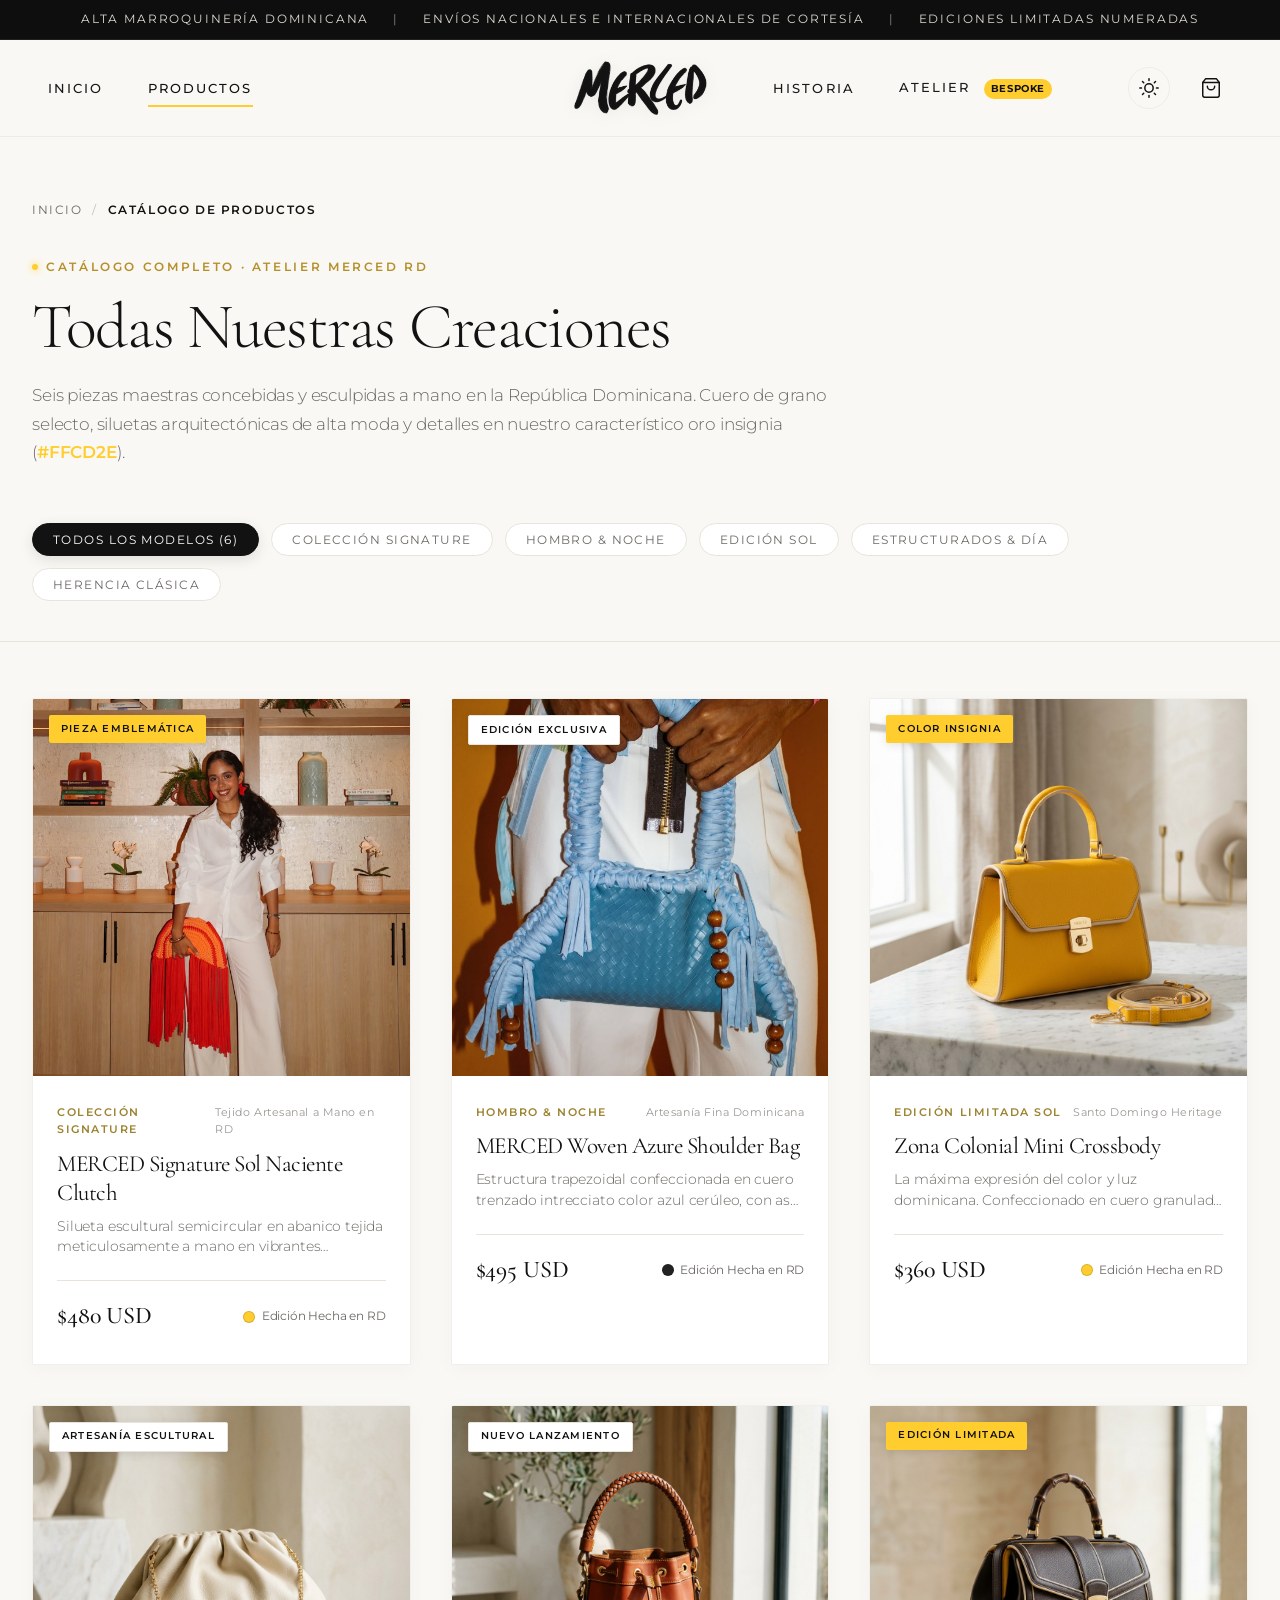
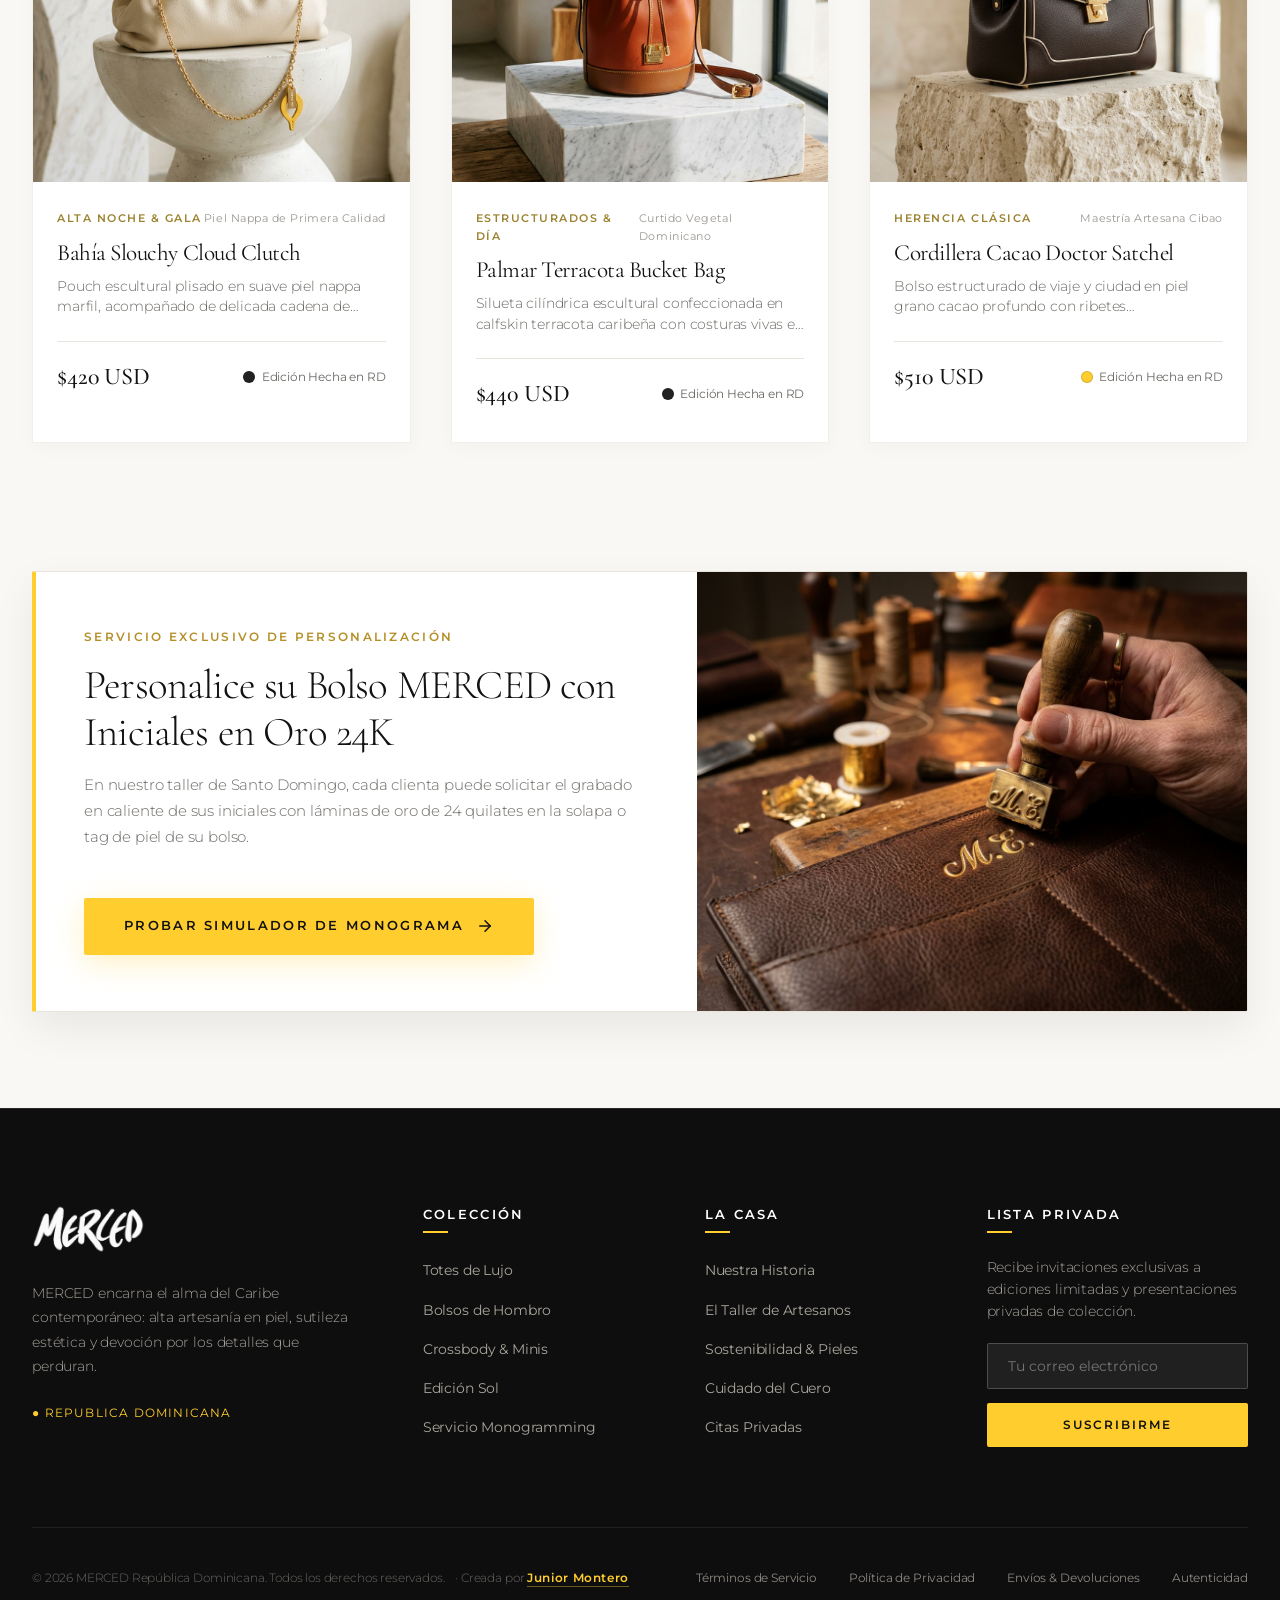
==== productos.html @ 98b5ecc5 "feat: separate dedicated productos.html page with all 6 luxury bags and category filters" ====
<!DOCTYPE html>
<html lang="es">

<head>
  <meta charset="UTF-8">
  <meta name="viewport" content="width=device-width, initial-scale=1.0">
  <title>Colección Completa de Bolsos de Lujo (6) | MERCED República Dominicana</title>
  <meta name="description"
    content="Explore el catálogo completo de las 6 creaciones de lujo de MERCED. Bolsos de alta marroquinería dominicana elaborados artesanalmente con pieles premium y detalles en oro insignia.">

  <!-- Google Fonts: Editorial Serif + Clean Sans -->
  <link rel="preconnect" href="https://fonts.googleapis.com">
  <link rel="preconnect" href="https://fonts.gstatic.com" crossorigin>
  <link
    href="https://fonts.googleapis.com/css2?family=Cormorant+Garamond:ital,wght@0,300;0,400;0,500;0,600;1,300;1,400&family=Montserrat:wght@300;400;500;600;700&display=swap"
    rel="stylesheet">

  <link rel="stylesheet" href="styles.css">
</head>

<body>

  <!-- Announcement Bar (Luxury Identity & Instagram Theme #FFCD2E) -->
  <aside class="top-bar" aria-label="Aviso de Marca">
    <span>
      ALTA MARROQUINERÍA DOMINICANA
    </span>
    <span style="opacity: 0.6;">|</span>
    <span>ENVÍOS NACIONALES E INTERNACIONALES DE CORTESÍA</span>
    <span style="opacity: 0.6;">|</span>
    <span>EDICIONES LIMITADAS NUMERADAS</span>
  </aside>

  <!-- Main Luxury Header with Centered Logo -->
  <header class="site-header">
    <div class="navbar">

      <!-- Mobile Toggle Button -->
      <button class="mobile-toggle" id="mobile-toggle-btn" aria-label="Abrir menú de navegación">
        <span></span>
        <span></span>
        <span></span>
      </button>

      <!-- Left Nav Wing -->
      <nav class="nav-wing nav-wing-left" id="nav-left" aria-label="Navegación Principal Izquierda">
        <a href="index.html" class="nav-link">Inicio</a>
        <a href="productos.html" class="nav-link active">Productos</a>
      </nav>

      <!-- Center Logo (Navigates to Home) -->
      <div class="nav-center-brand">
        <a href="index.html" class="brand-logo-wrapper" aria-label="MERCED - Inicio">
          <img src="assets/images/logo_merced_dark.png" alt="MERCED" class="brand-logo-img">
        </a>
      </div>

      <!-- Right Nav Wing (Historia + Atelier Exclusivo) -->
      <nav class="nav-wing nav-wing-right" id="nav-right" aria-label="Navegación Principal Derecha">
        <a href="index.html#historia" class="nav-link">Historia</a>
        <a href="index.html#atelier" class="nav-link">
          Atelier
          <span class="nav-tag-badge">Bespoke</span>
        </a>

        <!-- Fast Actions (Theme Toggle & Cart) -->
        <div class="nav-actions">
          <button class="nav-action-btn theme-toggle-btn" id="theme-toggle-btn" aria-label="Cambiar entre modo claro y oscuro" title="Cambiar tema">
            <svg class="sun-icon" width="20" height="20" viewBox="0 0 24 24" fill="none" stroke="currentColor" stroke-width="1.8" stroke-linecap="round" stroke-linejoin="round">
              <circle cx="12" cy="12" r="5"></circle>
              <line x1="12" y1="1" x2="12" y2="3"></line>
              <line x1="12" y1="21" x2="12" y2="23"></line>
              <line x1="4.22" y1="4.22" x2="5.64" y2="5.64"></line>
              <line x1="18.36" y1="18.36" x2="19.78" y2="19.78"></line>
              <line x1="1" y1="12" x2="3" y2="12"></line>
              <line x1="21" y1="12" x2="23" y2="12"></line>
              <line x1="4.22" y1="19.78" x2="5.64" y2="18.36"></line>
              <line x1="18.36" y1="5.64" x2="19.78" y2="4.22"></line>
            </svg>
            <svg class="moon-icon" width="20" height="20" viewBox="0 0 24 24" fill="none" stroke="currentColor" stroke-width="1.8" stroke-linecap="round" stroke-linejoin="round">
              <path d="M21 12.79A9 9 0 1 1 11.21 3 7 7 0 0 0 21 12.79z"></path>
            </svg>
          </button>

          <button class="nav-action-btn" id="open-cart-btn" aria-label="Abrir bolso de compra">
            <svg width="22" height="22" viewBox="0 0 24 24" fill="none" stroke="currentColor" stroke-width="1.6"
              stroke-linecap="round" stroke-linejoin="round">
              <path d="M6 2L3 6v14a2 2 0 0 0 2 2h14a2 2 0 0 0 2-2V6l-3-4z"></path>
              <line x1="3" y1="6" x2="21" y2="6"></line>
              <path d="M16 10a4 4 0 0 1-8 0"></path>
            </svg>
            <span class="cart-count" id="cart-count-badge" style="display: none;">0</span>
          </button>
        </div>
      </nav>

    </div>
  </header>

  <main>
    <!-- PAGE HEADER: EDITORIAL CATALOG HERO -->
    <header class="catalog-page-header">
      <div class="container">
        <!-- Breadcrumb -->
        <nav class="catalog-breadcrumb" aria-label="Migas de pan">
          <a href="index.html">Inicio</a>
          <span class="breadcrumb-separator">/</span>
          <span class="breadcrumb-current">Catálogo de Productos</span>
        </nav>

        <div class="catalog-header-content">
          <span class="catalog-eyebrow">
            <span class="catalog-eyebrow-dot"></span>
            CATÁLOGO COMPLETO · ATELIER MERCED RD
          </span>
          <h1 class="catalog-title">Todas Nuestras Creaciones</h1>
          <p class="catalog-subtitle">
            Seis piezas maestras concebidas y esculpidas a mano en la República Dominicana. Cuero de grano selecto,
            siluetas arquitectónicas de alta moda y detalles en nuestro característico oro insignia (<span style="color:#FFCD2E; font-weight:600;">#FFCD2E</span>).
          </p>
        </div>

        <!-- Category Filters -->
        <div class="catalog-filter-bar">
          <button class="filter-btn active" data-filter="all">Todos los Modelos (6)</button>
          <button class="filter-btn" data-filter="Signature">Colección Signature</button>
          <button class="filter-btn" data-filter="Hombro">Hombro & Noche</button>
          <button class="filter-btn" data-filter="Sol">Edición Sol</button>
          <button class="filter-btn" data-filter="Estructurados">Estructurados & Día</button>
          <button class="filter-btn" data-filter="Herencia">Herencia Clásica</button>
        </div>
      </div>
    </header>

    <!-- SECTION: ALL 6 LUXURY PRODUCTS -->
    <section class="section-products-page">
      <div class="container">
        <!-- 6 Product Cards Grid -->
        <div class="products-grid products-grid-six" id="catalog-all-grid">
          <!-- Injected dynamically with all 6 products via app.js -->
        </div>
      </div>
    </section>

    <!-- ATELIER BESPOKE PROMOTION BANNER -->
    <section class="catalog-atelier-banner">
      <div class="container">
        <div class="atelier-banner-card">
          <div class="atelier-banner-text">
            <span class="atelier-banner-eyebrow">SERVICIO EXCLUSIVO DE PERSONALIZACIÓN</span>
            <h2>Personalice su Bolso MERCED con Iniciales en Oro 24K</h2>
            <p>
              En nuestro taller de Santo Domingo, cada clienta puede solicitar el grabado en caliente de sus iniciales
              con láminas de oro de 24 quilates en la solapa o tag de piel de su bolso.
            </p>
            <div style="margin-top: 1.5rem;">
              <a href="index.html#atelier" class="btn-luxury-primary" style="display: inline-flex;">
                Probar Simulador de Monograma
                <svg width="18" height="18" viewBox="0 0 24 24" fill="none" stroke="currentColor" stroke-width="2" stroke-linecap="round" stroke-linejoin="round">
                  <line x1="5" y1="12" x2="19" y2="12"></line>
                  <polyline points="12 5 19 12 12 19"></polyline>
                </svg>
              </a>
            </div>
          </div>
          <div class="atelier-banner-media">
            <img src="assets/images/atelier_monogram.jpg" alt="Atelier de Monogramas MERCED" class="atelier-banner-img">
          </div>
        </div>
      </div>
    </section>
  </main>

  <!-- LUXURY FOOTER -->
  <footer class="site-footer">
    <div class="container">
      <div class="footer-top">
        <div class="footer-brand">
          <img src="assets/images/logo_merced_white.png" alt="MERCED Logo" class="footer-logo-img">
          <p>
            MERCED encarna el alma del Caribe contemporáneo: alta artesanía en piel, sutileza estética y devoción por
            los detalles que perduran.
          </p>
          <div style="margin-top: 1.5rem; display: flex; gap: 1rem; align-items:center;">
            <span style="font-size:0.75rem; letter-spacing:0.1em; color:#FFCD2E;">● REPUBLICA DOMINICANA</span>
          </div>
        </div>

        <div class="footer-col">
          <h5>Colección</h5>
          <ul class="footer-links">
            <li><a href="productos.html">Totes de Lujo</a></li>
            <li><a href="productos.html">Bolsos de Hombro</a></li>
            <li><a href="productos.html">Crossbody & Minis</a></li>
            <li><a href="productos.html">Edición Sol</a></li>
            <li><a href="index.html#atelier">Servicio Monogramming</a></li>
          </ul>
        </div>

        <div class="footer-col">
          <h5>La Casa</h5>
          <ul class="footer-links">
            <li><a href="index.html#historia">Nuestra Historia</a></li>
            <li><a href="index.html#atelier">El Taller de Artesanos</a></li>
            <li><a href="index.html">Sostenibilidad & Pieles</a></li>
            <li><a href="index.html">Cuidado del Cuero</a></li>
            <li><a href="index.html">Citas Privadas</a></li>
          </ul>
        </div>

        <div class="footer-col">
          <h5>Lista Privada</h5>
          <p style="font-size: 0.85rem; margin-bottom: 1.25rem; color: #A8A49C;">
            Recibe invitaciones exclusivas a ediciones limitadas y presentaciones privadas de colección.
          </p>
          <form class="newsletter-form"
            onsubmit="event.preventDefault(); showToast('Gracias por unirte a la Lista Privada MERCED.');">
            <input type="email" placeholder="Tu correo electrónico" required aria-label="Correo para boletín">
            <button type="submit">Suscribirme</button>
          </form>
        </div>
      </div>

      <div class="footer-bottom">
        <p>
          &copy; 2026 MERCED República Dominicana. Todos los derechos reservados.
          <span class="footer-creator-credit">
            · Creada por <a href="https://github.com/0xUnusual" target="_blank" rel="noopener noreferrer" class="creator-link">Junior Montero</a>
          </span>
        </p>
        <div class="footer-bottom-links">
          <a href="#">Términos de Servicio</a>
          <a href="#">Política de Privacidad</a>
          <a href="#">Envíos & Devoluciones</a>
          <a href="#">Autenticidad</a>
        </div>
      </div>
    </div>
  </footer>

  <!-- SLIDE-OUT CART DRAWER -->
  <div class="cart-backdrop" id="cart-backdrop">
    <div class="cart-drawer" id="cart-drawer">
      <div class="cart-header">
        <h3>Tu Bolso de Compra</h3>
        <button class="cart-close-btn" id="close-cart-btn" aria-label="Cerrar bolso de compra">&times;</button>
      </div>

      <div class="cart-items-container" id="cart-items-container">
        <!-- Injected dynamically with app.js -->
      </div>

      <div class="cart-footer">
        <div class="cart-subtotal-row">
          <span>Subtotal Estimado</span>
          <span class="cart-subtotal-amount" id="cart-subtotal-val">$0.00 USD</span>
        </div>
        <p style="font-size:0.75rem; color:var(--color-text-muted); margin-bottom:1rem;">
          Envío asegurado de cortesía incluido. Cada bolso se entrega en nuestra caja de presentación con certificado de
          autenticidad.
        </p>
        <button class="btn-checkout" onclick="showToast('Iniciando pasarela de pago seguro MERCED...')">
          Finalizar Compra
        </button>
      </div>
    </div>
  </div>

  <!-- QUICK VIEW MODAL -->
  <div class="modal-backdrop" id="quickview-modal">
    <div class="quickview-card">
      <button class="modal-close-btn" id="quickview-close-btn" aria-label="Cerrar ventana">&times;</button>
      <div style="background:var(--color-bg-subtle); display:flex; align-items:center; justify-content:center;">
        <img src="" alt="Detalle del Bolso" class="quickview-img" id="qv-img">
      </div>
      <div class="quickview-info">
        <span class="product-category" id="qv-category" style="margin-bottom: 0.5rem;"></span>
        <h3 class="product-title" id="qv-title" style="font-size: 2.2rem; margin-bottom: 0.5rem;"></h3>
        <div class="product-price" id="qv-price" style="font-size: 1.8rem; margin-bottom: 1.25rem;"></div>
        <p class="product-desc" id="qv-desc" style="margin-bottom: 1.75rem; -webkit-line-clamp: 4;"></p>

        <div
          style="font-size: 0.85rem; display: flex; flex-direction: column; gap: 0.5rem; margin-bottom: 2rem; border-top: 1px solid var(--color-border); padding-top: 1rem;">
          <div><strong>Material:</strong> <span id="qv-leather" style="color:var(--color-text-muted);"></span></div>
          <div><strong>Dimensiones:</strong> <span id="qv-dimensions" style="color:var(--color-text-muted);"></span>
          </div>
          <div><strong>Detalles:</strong> <span id="qv-hardware" style="color:var(--color-text-muted);"></span></div>
        </div>

        <button class="btn-luxury-primary" id="qv-add-btn" style="width: 100%; justify-content: center;">
          Añadir al Bolso de Compra
        </button>
      </div>
    </div>
  </div>

  <script src="app.js"></script>
</body>

</html>
---- styles.css ----
/* ==========================================================================
   MERCED LUXURY HANDBAGS — DESIGN SYSTEM & TOKENS
   Aesthetic: Quiet Luxury, Minimalist Editorial, Dominican Haute Craftsmanship
   Instagram Signature Color Accent: #FFCD2E
   ========================================================================== */

:root {
  /* Color Palette — Luxury Light Ivory Mode */
  --color-primary: #121212;          /* Deep Graphite Noir */
  --color-primary-light: #2a2a2a;
  --color-secondary: #FFCD2E;        /* Official Brand Signature Yellow-Gold */
  --color-secondary-hover: #e5b624;
  --color-secondary-soft: rgba(255, 205, 46, 0.14);
  --color-secondary-glow: rgba(255, 205, 46, 0.35);

  --color-gold-champagne: #C8A97E;
  --color-bg-base: #FAF8F5;          /* Warm Ivory Canvas */
  --color-bg-card: #FFFFFF;
  --color-bg-subtle: #F3EFEA;
  --color-bg-elevated: #FFFFFF;
  --color-bg-header: rgba(250, 248, 245, 0.88);
  --color-bg-header-scrolled: rgba(255, 255, 255, 0.96);

  --color-text-main: #1A1A1A;
  --color-text-muted: #6B6864;
  --color-text-light: #9B9892;
  --color-text-inverse: #FFFFFF;

  --color-border: #E8E4DC;
  --color-border-subtle: rgba(232, 228, 220, 0.6);
  --color-border-focus: #FFCD2E;

  /* Typography */
  --font-editorial: 'Cormorant Garamond', 'Playfair Display', Georgia, serif;
  --font-sans: 'Montserrat', -apple-system, BlinkMacSystemFont, 'Segoe UI', Roboto, sans-serif;

  /* Elevations & Luxury Shadows */
  --shadow-subtle: 0 4px 20px rgba(0, 0, 0, 0.03);
  --shadow-luxury: 0 16px 40px rgba(0, 0, 0, 0.07);
  --shadow-hover: 0 24px 50px rgba(18, 18, 18, 0.12);
  --shadow-gold: 0 8px 30px rgba(255, 205, 46, 0.28);

  /* Transitions */
  --transition-smooth: all 0.4s cubic-bezier(0.25, 1, 0.5, 1);
  --transition-fast: all 0.2s ease;

  /* Layout */
  --max-width: 1400px;
  --navbar-height: 96px;
  --radius-xs: 2px;
  --radius-sm: 4px;
  --radius-pill: 100px;
}

/* ==========================================================================
   LUXURY DARK MODE — Haute Horlogerie / Private Salon Noir
   Deep Velvety Black, Obsidian Tones, Gold Leaf Highlights (#FFCD2E)
   ========================================================================== */
[data-theme="dark"] {
  --color-primary: #F5F2EB;
  --color-primary-light: #E4DFD5;
  --color-secondary: #FFCD2E;
  --color-secondary-hover: #ffd95c;
  --color-secondary-soft: rgba(255, 205, 46, 0.18);
  --color-secondary-glow: rgba(255, 205, 46, 0.45);

  --color-gold-champagne: #DEC296;
  --color-bg-base: #0B0B0B;          /* Pure Velvet Obsidian */
  --color-bg-card: #151515;          /* Sleek Obsidian Matte Tile */
  --color-bg-subtle: #121212;
  --color-bg-elevated: #1B1B1B;
  --color-bg-header: rgba(11, 11, 11, 0.88);
  --color-bg-header-scrolled: rgba(16, 16, 16, 0.96);

  --color-text-main: #F4F1EA;
  --color-text-muted: #A39E95;
  --color-text-light: #736E65;
  --color-text-inverse: #111111;

  --color-border: #262420;
  --color-border-subtle: rgba(255, 255, 255, 0.08);
  --color-border-focus: #FFCD2E;

  --shadow-subtle: 0 4px 25px rgba(0, 0, 0, 0.5);
  --shadow-luxury: 0 16px 45px rgba(0, 0, 0, 0.7);
  --shadow-hover: 0 24px 50px rgba(0, 0, 0, 0.85);
}

/* Base Reset & Smoothness */
*, *::before, *::after {
  box-sizing: border-box;
  margin: 0;
  padding: 0;
}

html {
  scroll-behavior: smooth;
  font-size: 16px;
  -webkit-font-smoothing: antialiased;
  -moz-osx-font-smoothing: grayscale;
}

body {
  font-family: var(--font-sans);
  background-color: var(--color-bg-base);
  color: var(--color-text-main);
  line-height: 1.6;
  overflow-x: hidden;
  letter-spacing: -0.01em;
  transition: background-color 0.4s ease, color 0.4s ease;
}

/* Custom Scrollbar */
::-webkit-scrollbar {
  width: 8px;
}
::-webkit-scrollbar-track {
  background: var(--color-bg-base);
}
::-webkit-scrollbar-thumb {
  background: #D8D2C5;
  border-radius: var(--radius-pill);
}
::-webkit-scrollbar-thumb:hover {
  background: var(--color-secondary);
}

/* Typography Utilities */
h1, h2, h3, h4, .font-serif {
  font-family: var(--font-editorial);
  font-weight: 400;
  letter-spacing: -0.02em;
}

p {
  color: var(--color-text-muted);
  font-weight: 300;
}

a {
  color: inherit;
  text-decoration: none;
  transition: var(--transition-fast);
}

button {
  cursor: pointer;
  border: none;
  background: none;
  font-family: inherit;
  outline: none;
}

.container {
  max-width: var(--max-width);
  margin: 0 auto;
  padding: 0 2rem;
}

/* ==========================================================================
   TOP ANNOUNCEMENT BAR (Brand Identity & Luxury Badge)
   ========================================================================== */
.top-bar {
  background-color: #0E0E0E;
  color: #DDD9D0;
  font-size: 0.72rem;
  letter-spacing: 0.16em;
  text-transform: uppercase;
  padding: 0.65rem 1rem;
  text-align: center;
  position: relative;
  z-index: 101;
  display: flex;
  justify-content: center;
  align-items: center;
  gap: 1.5rem;
  border-bottom: 1px solid rgba(255, 255, 255, 0.08);
}

.top-bar span {
  display: inline-flex;
  align-items: center;
  gap: 0.5rem;
}

.top-bar .dot-accent {
  width: 6px;
  height: 6px;
  background-color: var(--color-secondary);
  border-radius: 50%;
  display: inline-block;
  box-shadow: 0 0 8px var(--color-secondary);
}

/* ==========================================================================
   NAVBAR (Centered Hero Logo, Symmetrical Luxury Layout)
   ========================================================================== */
.site-header {
  position: sticky;
  top: 0;
  width: 100%;
  z-index: 100;
  transition: var(--transition-smooth);
  background: var(--color-bg-header);
  backdrop-filter: blur(14px);
  -webkit-backdrop-filter: blur(14px);
  border-bottom: 1px solid var(--color-border-subtle);
}

.site-header.scrolled {
  background: var(--color-bg-header-scrolled);
  box-shadow: var(--shadow-luxury);
  border-bottom: 1px solid var(--color-border);
}

.navbar {
  display: flex;
  align-items: center;
  justify-content: space-between;
  height: var(--navbar-height);
  padding: 0 3rem;
  max-width: 1600px;
  margin: 0 auto;
  position: relative;
}

/* Left & Right Navigation Wings */
.nav-wing {
  display: flex;
  align-items: center;
  gap: 2.75rem;
  flex: 1;
}

.nav-wing-left {
  justify-content: flex-start;
}

.nav-wing-right {
  justify-content: flex-end;
}

.nav-link {
  font-size: 0.82rem;
  letter-spacing: 0.16em;
  text-transform: uppercase;
  color: var(--color-text-main);
  font-weight: 500;
  position: relative;
  padding: 0.5rem 0;
  transition: var(--transition-fast);
}

.nav-link::after {
  content: '';
  position: absolute;
  bottom: 0;
  left: 0;
  width: 0%;
  height: 2px;
  background-color: var(--color-secondary);
  transition: var(--transition-smooth);
}

.nav-link:hover,
.nav-link.active {
  color: var(--color-primary);
}

.nav-link:hover::after,
.nav-link.active::after {
  width: 100%;
}

/* Center Logo (Heroic, Prominent) */
.nav-center-brand {
  display: flex;
  align-items: center;
  justify-content: center;
  padding: 0 1.5rem;
}

.brand-logo-wrapper {
  display: inline-block;
  position: relative;
  transition: transform 0.4s cubic-bezier(0.16, 1, 0.3, 1);
}

.brand-logo-wrapper:hover {
  transform: scale(1.03);
}

.brand-logo-img {
  height: 58px;
  width: auto;
  object-fit: contain;
  display: block;
  filter: drop-shadow(0 2px 8px rgba(0, 0, 0, 0.06));
  transition: var(--transition-smooth);
}

/* Special Badge on Atelier Link */
.nav-tag-badge {
  font-size: 0.62rem;
  background-color: var(--color-secondary);
  color: #111;
  padding: 2px 7px;
  border-radius: var(--radius-pill);
  font-weight: 700;
  letter-spacing: 0.06em;
  margin-left: 0.45rem;
  vertical-align: middle;
  display: inline-block;
}

/* Right Nav Controls & Cart */
.nav-actions {
  display: flex;
  align-items: center;
  gap: 1.25rem;
  margin-left: 2rem;
}

.nav-action-btn {
  display: inline-flex;
  align-items: center;
  justify-content: center;
  width: 42px;
  height: 42px;
  border-radius: 50%;
  color: var(--color-primary);
  transition: var(--transition-fast);
  position: relative;
}

.nav-action-btn:hover {
  background-color: var(--color-bg-subtle);
  color: var(--color-secondary);
}

/* Theme Toggle Button & Micro-animation */
.theme-toggle-btn {
  color: var(--color-primary);
  border: 1px solid var(--color-border-subtle);
}

.theme-toggle-btn:hover {
  border-color: var(--color-secondary);
  box-shadow: 0 0 12px var(--color-secondary-soft);
}

.theme-toggle-btn .sun-icon {
  display: block;
  transition: transform 0.4s cubic-bezier(0.16, 1, 0.3, 1), opacity 0.3s ease;
}

.theme-toggle-btn .moon-icon {
  display: none;
  transition: transform 0.4s cubic-bezier(0.16, 1, 0.3, 1), opacity 0.3s ease;
}

/* Dark Mode Icon Switch & Logo Inversion/Contrast */
[data-theme="dark"] .theme-toggle-btn .sun-icon {
  display: none;
}

[data-theme="dark"] .theme-toggle-btn .moon-icon {
  display: block;
  color: var(--color-secondary);
}

/* In Dark Mode, swap dark logo to white logo cleanly */
[data-theme="dark"] .brand-logo-img {
  filter: drop-shadow(0 2px 10px rgba(255, 205, 46, 0.25)) brightness(1.2);
}

.cart-count {
  position: absolute;
  top: 4px;
  right: 4px;
  background-color: var(--color-secondary);
  color: #111;
  font-size: 0.65rem;
  font-weight: 700;
  width: 18px;
  height: 18px;
  border-radius: 50%;
  display: flex;
  align-items: center;
  justify-content: center;
  box-shadow: 0 2px 6px rgba(0,0,0,0.15);
}

/* Mobile Hamburger */
.mobile-toggle {
  display: none;
  flex-direction: column;
  gap: 5px;
  cursor: pointer;
  padding: 8px;
}
.mobile-toggle span {
  display: block;
  width: 24px;
  height: 2px;
  background: var(--color-primary);
  transition: var(--transition-fast);
}

/* ==========================================================================
   HERO BANNER SECTION (High Fashion Editorial)
   ========================================================================== */
.hero-section {
  position: relative;
  min-height: 86vh;
  display: flex;
  align-items: center;
  justify-content: center;
  overflow: hidden;
  background-color: #000;
}

.hero-media-wrapper {
  position: absolute;
  inset: 0;
  width: 100%;
  height: 100%;
  z-index: 1;
}

.hero-img {
  width: 100%;
  height: 100%;
  object-fit: cover;
  object-position: center 30%;
  filter: brightness(0.88) contrast(1.04);
  transform: scale(1.02);
  transition: transform 7s ease-out;
}

.hero-section:hover .hero-img {
  transform: scale(1.06);
}

/* Luxury Overlay Gradients */
.hero-overlay {
  position: absolute;
  inset: 0;
  background: linear-gradient(
    180deg,
    rgba(14, 14, 14, 0.4) 0%,
    rgba(14, 14, 14, 0.25) 40%,
    rgba(14, 14, 14, 0.75) 100%
  );
  z-index: 2;
}

.hero-content {
  position: relative;
  z-index: 3;
  text-align: center;
  color: var(--color-text-inverse);
  max-width: 900px;
  padding: 3rem 1.5rem;
  animation: heroFadeIn 1.2s cubic-bezier(0.16, 1, 0.3, 1) forwards;
}

@keyframes heroFadeIn {
  from {
    opacity: 0;
    transform: translateY(28px);
  }
  to {
    opacity: 1;
    transform: translateY(0);
  }
}

.hero-badge-pill {
  display: inline-flex;
  align-items: center;
  gap: 0.6rem;
  padding: 0.5rem 1.3rem;
  background: rgba(255, 255, 255, 0.12);
  backdrop-filter: blur(10px);
  -webkit-backdrop-filter: blur(10px);
  border: 1px solid rgba(255, 255, 255, 0.24);
  border-radius: var(--radius-pill);
  font-size: 0.72rem;
  letter-spacing: 0.22em;
  text-transform: uppercase;
  color: #FFF;
  margin-bottom: 1.75rem;
}

.hero-badge-pill .pill-accent {
  width: 7px;
  height: 7px;
  border-radius: 50%;
  background-color: var(--color-secondary);
  box-shadow: 0 0 10px var(--color-secondary);
}

.hero-title {
  font-size: clamp(2.8rem, 6.2vw, 5.2rem);
  font-weight: 300;
  line-height: 1.08;
  margin-bottom: 1.5rem;
  color: #FFFFFF;
  text-shadow: 0 4px 24px rgba(0, 0, 0, 0.4);
}

.hero-title em {
  font-style: italic;
  font-family: var(--font-editorial);
  color: #FFF2C6;
  font-weight: 300;
}

.hero-subtitle {
  font-size: 1.15rem;
  line-height: 1.7;
  color: rgba(255, 255, 255, 0.9);
  max-width: 640px;
  margin: 0 auto 2.5rem;
  font-weight: 300;
}

.hero-cta-group {
  display: flex;
  align-items: center;
  justify-content: center;
  gap: 1.25rem;
  flex-wrap: wrap;
}

/* Luxury Buttons */
.btn-luxury-primary {
  background-color: var(--color-secondary);
  color: #121212;
  font-size: 0.8rem;
  font-weight: 600;
  letter-spacing: 0.18em;
  text-transform: uppercase;
  padding: 1.15rem 2.5rem;
  border-radius: var(--radius-xs);
  display: inline-flex;
  align-items: center;
  gap: 0.75rem;
  box-shadow: var(--shadow-gold);
  transition: var(--transition-smooth);
}

.btn-luxury-primary:hover {
  background-color: #ffd74f;
  transform: translateY(-2px);
  box-shadow: 0 12px 35px rgba(255, 205, 46, 0.45);
}

.btn-luxury-outline {
  border: 1px solid rgba(255, 255, 255, 0.5);
  color: #FFFFFF;
  background: rgba(0, 0, 0, 0.2);
  backdrop-filter: blur(8px);
  font-size: 0.8rem;
  font-weight: 500;
  letter-spacing: 0.18em;
  text-transform: uppercase;
  padding: 1.15rem 2.5rem;
  border-radius: var(--radius-xs);
  transition: var(--transition-smooth);
}

.btn-luxury-outline:hover {
  border-color: #FFFFFF;
  background: rgba(255, 255, 255, 0.12);
  transform: translateY(-2px);
}

/* Scroll Down luxury indicator */
.hero-scroll-indicator {
  position: absolute;
  bottom: 2rem;
  left: 50%;
  transform: translateX(-50%);
  z-index: 4;
  display: flex;
  flex-direction: column;
  align-items: center;
  gap: 0.5rem;
  color: rgba(255, 255, 255, 0.6);
  font-size: 0.65rem;
  letter-spacing: 0.2em;
  text-transform: uppercase;
}

.scroll-line {
  width: 1px;
  height: 35px;
  background: linear-gradient(180deg, var(--color-secondary) 0%, transparent 100%);
  animation: scrollPulse 2s infinite ease-in-out;
}

@keyframes scrollPulse {
  0% { transform: scaleY(0); transform-origin: top; opacity: 0; }
  50% { transform: scaleY(1); transform-origin: top; opacity: 1; }
  100% { transform: scaleY(0); transform-origin: bottom; opacity: 0; }
}

/* ==========================================================================
   PHILOSOPHY STRIP (Dominican Heritage Statement)
   ========================================================================== */
.brand-intro-strip {
  padding: 5.5rem 2rem 5rem;
  text-align: center;
  background-color: var(--color-bg-base);
  border-bottom: 1px solid var(--color-border);
}

.brand-intro-strip .eyebrow {
  color: #B58F28;
  font-size: 0.76rem;
  letter-spacing: 0.25em;
  text-transform: uppercase;
  font-weight: 600;
  margin-bottom: 1.25rem;
  display: block;
}

.intro-quote {
  font-family: var(--font-editorial);
  font-size: clamp(1.8rem, 3.4vw, 2.75rem);
  max-width: 950px;
  margin: 0 auto 1.5rem;
  font-weight: 300;
  line-height: 1.35;
  color: var(--color-primary);
}

.intro-author {
  font-size: 0.78rem;
  letter-spacing: 0.16em;
  text-transform: uppercase;
  color: var(--color-text-light);
}

/* ==========================================================================
   PRODUCT CARDS & COLLECTION SHOWCASE
   ========================================================================== */
.section-products {
  padding: 4.5rem 0 7rem;
  background-color: var(--color-bg-base);
}

.section-header-editorial {
  display: flex;
  justify-content: space-between;
  align-items: flex-end;
  margin-bottom: 4rem;
  border-bottom: 1px solid var(--color-border);
  padding-bottom: 1.75rem;
}

.section-header-editorial .title-block h2 {
  font-size: clamp(2.4rem, 4vw, 3.5rem);
  font-weight: 300;
  color: var(--color-primary);
  line-height: 1.1;
}

.section-header-editorial .title-block p {
  margin-top: 0.5rem;
  font-size: 0.95rem;
}

.filter-pills {
  display: flex;
  gap: 0.5rem;
  flex-wrap: wrap;
}

.filter-btn {
  padding: 0.5rem 1.25rem;
  border-radius: var(--radius-pill);
  font-size: 0.75rem;
  letter-spacing: 0.12em;
  text-transform: uppercase;
  background: var(--color-bg-card);
  color: var(--color-text-muted);
  border: 1px solid var(--color-border);
  transition: var(--transition-fast);
}

.filter-btn:hover, .filter-btn.active {
  background-color: var(--color-primary);
  color: #FFF;
  border-color: var(--color-primary);
}

.filter-btn.active {
  box-shadow: 0 4px 14px rgba(0, 0, 0, 0.1);
}

/* Products Grid */
.products-grid {
  display: grid;
  grid-template-columns: repeat(auto-fill, minmax(320px, 1fr));
  gap: 2.5rem;
}

/* 3-Card Featured Layout on Desktop */
.products-grid-three {
  grid-template-columns: repeat(3, 1fr);
}

/* 6-Card Full Catalog Layout */
.products-grid-six {
  grid-template-columns: repeat(3, 1fr);
  gap: 2.5rem;
}

/* Luxury Product Card */
.product-card {
  background: var(--color-bg-card);
  border: 1px solid var(--color-border-subtle);
  border-radius: var(--radius-xs);
  display: flex;
  flex-direction: column;
  position: relative;
  transition: var(--transition-smooth);
  box-shadow: var(--shadow-subtle);
  overflow: hidden;
}

.product-card:hover {
  transform: translateY(-8px);
  box-shadow: var(--shadow-luxury);
  border-color: #D6D0C4;
}

.product-media-container {
  position: relative;
  aspect-ratio: 1 / 1;
  background-color: var(--color-bg-subtle);
  overflow: hidden;
  display: flex;
  align-items: center;
  justify-content: center;
}

.product-img {
  width: 100%;
  height: 100%;
  object-fit: cover;
  object-position: center center;
  transition: transform 0.8s cubic-bezier(0.16, 1, 0.3, 1);
}

.product-card[data-id="samana-tote"] .product-img {
  object-position: center 62%;
}

.product-card[data-id="cap-cana-baguette"] .product-img {
  object-position: center 46%;
}

.product-card:hover .product-img {
  transform: scale(1.07);
}

/* Luxury Badges on Cards */
.badge-collection {
  position: absolute;
  top: 1rem;
  left: 1rem;
  z-index: 5;
  display: flex;
  flex-direction: column;
  gap: 0.4rem;
}

.badge-tag {
  background-color: var(--color-bg-card);
  backdrop-filter: blur(8px);
  border: 1px solid var(--color-border);
  font-size: 0.65rem;
  letter-spacing: 0.12em;
  text-transform: uppercase;
  padding: 0.35rem 0.75rem;
  border-radius: var(--radius-xs);
  font-weight: 600;
  color: var(--color-primary);
  box-shadow: 0 2px 10px rgba(0,0,0,0.1);
}

.badge-tag.accent-gold {
  background-color: var(--color-secondary);
  color: #121212;
  border: none;
}

/* Quick Action Overlay */
.card-quick-actions {
  position: absolute;
  bottom: 0;
  left: 0;
  right: 0;
  padding: 1.25rem;
  background: linear-gradient(0deg, rgba(18, 18, 18, 0.7) 0%, transparent 100%);
  display: flex;
  gap: 0.5rem;
  transform: translateY(100%);
  opacity: 0;
  transition: var(--transition-smooth);
  z-index: 6;
}

.product-card:hover .card-quick-actions {
  transform: translateY(0);
  opacity: 1;
}

.btn-card-action {
  flex: 1;
  background-color: #FFFFFF;
  color: var(--color-primary);
  font-size: 0.72rem;
  font-weight: 600;
  letter-spacing: 0.12em;
  text-transform: uppercase;
  padding: 0.75rem;
  text-align: center;
  border-radius: var(--radius-xs);
  transition: var(--transition-fast);
}

.btn-card-action:hover {
  background-color: var(--color-secondary);
  color: #111;
}

.btn-card-cart {
  background-color: var(--color-secondary);
  color: #111;
}

.btn-card-cart:hover {
  background-color: #ffd644;
}

/* Product Info */
.product-details {
  padding: 1.75rem 1.5rem;
  display: flex;
  flex-direction: column;
  gap: 0.5rem;
  flex-grow: 1;
  background-color: var(--color-bg-card);
}

.product-meta-row {
  display: flex;
  justify-content: space-between;
  align-items: baseline;
}

.product-category {
  font-size: 0.68rem;
  letter-spacing: 0.14em;
  text-transform: uppercase;
  color: #9C8330;
  font-weight: 600;
}

.product-origin {
  font-size: 0.68rem;
  color: var(--color-text-light);
  letter-spacing: 0.05em;
}

.product-title {
  font-size: 1.45rem;
  font-weight: 400;
  color: var(--color-primary);
  line-height: 1.25;
  margin-top: 0.2rem;
}

.product-desc {
  font-size: 0.85rem;
  color: var(--color-text-muted);
  line-height: 1.5;
  display: -webkit-box;
  -webkit-line-clamp: 2;
  -webkit-box-orient: vertical;
  overflow: hidden;
}

.product-price-row {
  display: flex;
  align-items: center;
  justify-content: space-between;
  margin-top: 1rem;
  padding-top: 1rem;
  border-top: 1px solid var(--color-border);
}

.product-price {
  font-family: var(--font-editorial);
  font-size: 1.5rem;
  font-weight: 500;
  color: var(--color-primary);
}

.product-leather-dot {
  display: inline-flex;
  align-items: center;
  gap: 0.4rem;
  font-size: 0.72rem;
  color: var(--color-text-muted);
}

.swatch {
  width: 12px;
  height: 12px;
  border-radius: 50%;
  border: 1px solid rgba(0,0,0,0.15);
  display: inline-block;
}

/* ==========================================================================
   FEATURED EDITORIAL SHOWCASE (Split Banner)
   ========================================================================== */
.section-editorial-feature {
  background-color: var(--color-bg-subtle);
  padding: 8rem 0;
  overflow: hidden;
}

.editorial-split-layout {
  display: grid;
  grid-template-columns: 1fr 1fr;
  gap: 5rem;
  align-items: center;
}

.editorial-img-container {
  position: relative;
  border-radius: var(--radius-xs);
  overflow: hidden;
  box-shadow: var(--shadow-luxury);
}

.editorial-feature-img {
  width: 100%;
  height: 600px;
  object-fit: cover;
  display: block;
}

.editorial-gold-card {
  position: absolute;
  bottom: 2rem;
  right: 2rem;
  background: var(--color-bg-card);
  backdrop-filter: blur(10px);
  padding: 1.5rem 2rem;
  border-left: 3px solid var(--color-secondary);
  box-shadow: var(--shadow-luxury);
  border-top: 1px solid var(--color-border-subtle);
  border-right: 1px solid var(--color-border-subtle);
  border-bottom: 1px solid var(--color-border-subtle);
  max-width: 280px;
}

.editorial-gold-card h4 {
  font-size: 1.25rem;
  color: var(--color-primary);
  margin-bottom: 0.3rem;
}

.editorial-gold-card p {
  font-size: 0.75rem;
  line-height: 1.4;
}

.editorial-text-col {
  padding-right: 2rem;
}

.editorial-text-col .eyebrow {
  color: #B38C26;
  font-size: 0.78rem;
  letter-spacing: 0.22em;
  text-transform: uppercase;
  font-weight: 600;
  margin-bottom: 1rem;
  display: block;
}

.editorial-text-col h3 {
  font-size: clamp(2.3rem, 3.8vw, 3.4rem);
  font-weight: 300;
  line-height: 1.15;
  color: var(--color-primary);
  margin-bottom: 1.75rem;
}

.editorial-text-col p {
  font-size: 1.02rem;
  line-height: 1.8;
  margin-bottom: 2.25rem;
}

.editorial-bullets {
  display: flex;
  flex-direction: column;
  gap: 1.25rem;
  margin-bottom: 2.5rem;
}

.editorial-bullet-item {
  display: flex;
  align-items: flex-start;
  gap: 1rem;
}

.bullet-icon {
  width: 28px;
  height: 28px;
  background-color: var(--color-secondary-soft);
  border: 1px solid var(--color-secondary);
  color: var(--color-secondary);
  border-radius: 50%;
  display: flex;
  align-items: center;
  justify-content: center;
  font-size: 0.85rem;
  flex-shrink: 0;
  margin-top: 2px;
}

.bullet-item-content h5 {
  font-size: 0.95rem;
  font-weight: 600;
  color: var(--color-primary);
  margin-bottom: 0.15rem;
}

.bullet-item-content p {
  font-size: 0.85rem;
  margin-bottom: 0;
}

/* ==========================================================================
   HISTORIA SECTION (Storytelling & Dominican Craftsmanship)
   ========================================================================== */
.section-history {
  padding: 8.5rem 0;
  background-color: var(--color-bg-card);
  position: relative;
}

.history-grid {
  display: grid;
  grid-template-columns: 1.1fr 0.9fr;
  gap: 6rem;
  align-items: center;
}

.history-text-col .eyebrow {
  color: #B58F28;
  font-size: 0.78rem;
  letter-spacing: 0.22em;
  text-transform: uppercase;
  font-weight: 600;
  margin-bottom: 1rem;
  display: block;
}

.history-text-col h2 {
  font-size: clamp(2.5rem, 4.2vw, 3.8rem);
  font-weight: 300;
  line-height: 1.15;
  color: var(--color-primary);
  margin-bottom: 1.75rem;
}

.history-text-col p {
  font-size: 1.05rem;
  line-height: 1.8;
  margin-bottom: 1.5rem;
}

.history-signature-block {
  margin-top: 2.5rem;
  padding-top: 2rem;
  border-top: 1px solid var(--color-border);
  display: flex;
  align-items: center;
  gap: 2rem;
}

.signature-logo-gold {
  height: 48px;
  width: auto;
  opacity: 0.95;
}

.signature-details h5 {
  font-size: 0.9rem;
  letter-spacing: 0.1em;
  text-transform: uppercase;
  color: var(--color-primary);
  font-weight: 600;
}

.signature-details span {
  font-size: 0.75rem;
  color: var(--color-text-light);
}

.history-media-col {
  position: relative;
}

.history-frame {
  position: relative;
  border-radius: var(--radius-xs);
  overflow: hidden;
  box-shadow: var(--shadow-luxury);
}

.history-artisan-img {
  width: 100%;
  height: 580px;
  object-fit: cover;
  display: block;
}

.history-accent-box {
  position: absolute;
  top: -1.5rem;
  left: -1.5rem;
  width: 100px;
  height: 100px;
  border-top: 2px solid var(--color-secondary);
  border-left: 2px solid var(--color-secondary);
  z-index: 1;
  pointer-events: none;
}

/* ==========================================================================
   ATELIER SECTION (Exclusive Personalization & Monogramming)
   ========================================================================== */
.section-atelier {
  padding: 8.5rem 0;
  background-color: #0D0D0D;
  color: #FFFFFF;
  position: relative;
  overflow: hidden;
  border-top: 1px solid rgba(255, 255, 255, 0.06);
  border-bottom: 1px solid rgba(255, 255, 255, 0.06);
}

.atelier-glow {
  position: absolute;
  top: 10%;
  right: -10%;
  width: 600px;
  height: 600px;
  background: radial-gradient(circle, rgba(255, 205, 46, 0.12) 0%, transparent 70%);
  pointer-events: none;
}

.atelier-grid {
  display: grid;
  grid-template-columns: 1fr 1fr;
  gap: 6rem;
  align-items: center;
}

.atelier-media-wrapper {
  position: relative;
  border-radius: var(--radius-xs);
  overflow: hidden;
  box-shadow: 0 20px 50px rgba(0, 0, 0, 0.6);
}

.atelier-img {
  width: 100%;
  height: 560px;
  object-fit: cover;
  display: block;
}

.atelier-tag-overlay {
  position: absolute;
  top: 1.5rem;
  left: 1.5rem;
  background: rgba(18, 18, 18, 0.85);
  backdrop-filter: blur(8px);
  border: 1px solid var(--color-secondary);
  color: var(--color-secondary);
  padding: 0.4rem 1rem;
  font-size: 0.7rem;
  letter-spacing: 0.18em;
  text-transform: uppercase;
  font-weight: 600;
}

.atelier-content .eyebrow {
  color: var(--color-secondary);
  font-size: 0.78rem;
  letter-spacing: 0.22em;
  text-transform: uppercase;
  font-weight: 600;
  margin-bottom: 1rem;
  display: block;
}

.atelier-content h2 {
  font-size: clamp(2.5rem, 4.2vw, 3.8rem);
  font-weight: 300;
  line-height: 1.15;
  color: #FFFFFF;
  margin-bottom: 1.5rem;
}

.atelier-content p {
  font-size: 1.05rem;
  line-height: 1.8;
  color: #C8C4BD;
  margin-bottom: 2rem;
}

/* Monogram Simulator Interactive Card */
.monogram-simulator-box {
  background: rgba(255, 255, 255, 0.05);
  border: 1px solid rgba(255, 255, 255, 0.15);
  padding: 2rem;
  border-radius: var(--radius-xs);
  margin-bottom: 2.5rem;
}

.monogram-simulator-box h4 {
  font-size: 1.15rem;
  color: #FFFFFF;
  margin-bottom: 0.5rem;
}

.monogram-simulator-box p {
  font-size: 0.85rem;
  color: #A09D96;
  margin-bottom: 1.25rem;
}

.monogram-input-group {
  display: flex;
  gap: 1rem;
  align-items: center;
}

.monogram-input {
  background: rgba(0, 0, 0, 0.4);
  border: 1px solid rgba(255, 255, 255, 0.3);
  padding: 0.75rem 1.25rem;
  font-family: var(--font-editorial);
  font-size: 1.35rem;
  color: var(--color-secondary);
  text-transform: uppercase;
  letter-spacing: 0.2em;
  width: 140px;
  text-align: center;
  border-radius: var(--radius-xs);
  outline: none;
  transition: var(--transition-fast);
}

.monogram-input:focus {
  border-color: var(--color-secondary);
  box-shadow: 0 0 15px rgba(255, 205, 46, 0.3);
}

.monogram-preview-tag {
  font-family: var(--font-editorial);
  font-size: 1.8rem;
  color: var(--color-secondary);
  text-shadow: 0 0 10px rgba(255, 205, 46, 0.5);
  letter-spacing: 0.25em;
  padding: 0.5rem 1rem;
  border-bottom: 1px dashed rgba(255, 205, 46, 0.4);
}

/* ==========================================================================
   PILLARS OF MERCED (Iconic Luxury Details)
   ========================================================================== */
.section-pillars {
  padding: 6.5rem 0;
  background-color: var(--color-bg-base);
  border-top: 1px solid var(--color-border);
}

.pillars-grid {
  display: grid;
  grid-template-columns: repeat(4, 1fr);
  gap: 2.5rem;
}

.pillar-card {
  padding: 2.5rem 2rem;
  background: var(--color-bg-card);
  border: 1px solid var(--color-border);
  border-radius: var(--radius-xs);
  transition: var(--transition-smooth);
}

.pillar-card:hover {
  transform: translateY(-5px);
  border-color: var(--color-secondary);
  box-shadow: var(--shadow-luxury);
}

.pillar-num {
  font-family: var(--font-editorial);
  font-size: 2.2rem;
  color: var(--color-secondary);
  margin-bottom: 1rem;
  font-weight: 300;
}

.pillar-card h4 {
  font-size: 1.25rem;
  color: var(--color-primary);
  margin-bottom: 0.75rem;
}

.pillar-card p {
  font-size: 0.85rem;
  line-height: 1.6;
}

/* ==========================================================================
   INSTAGRAM & PRIVATE CLIENTS (MERCED Social)
   ========================================================================== */
.section-social {
  padding: 7rem 0;
  background-color: var(--color-bg-base);
  text-align: center;
}

.section-social .eyebrow {
  color: #B58F28;
  font-size: 0.78rem;
  letter-spacing: 0.22em;
  text-transform: uppercase;
  font-weight: 600;
  margin-bottom: 0.8rem;
  display: block;
}

.section-social h2 {
  font-size: clamp(2.2rem, 3.5vw, 3rem);
  font-weight: 300;
  color: var(--color-primary);
  margin-bottom: 1rem;
}

.social-handle {
  display: inline-flex;
  align-items: center;
  gap: 0.6rem;
  color: var(--color-primary);
  font-size: 1.1rem;
  font-weight: 500;
  letter-spacing: 0.05em;
  margin-bottom: 3rem;
  padding: 0.5rem 1.25rem;
  border: 1px solid var(--color-border);
  border-radius: var(--radius-pill);
  transition: var(--transition-fast);
}

.social-handle:hover {
  border-color: var(--color-secondary);
  background: var(--color-secondary-soft);
  color: #000;
}

.social-instagram-grid {
  display: grid;
  grid-template-columns: repeat(4, 1fr);
  gap: 1.5rem;
  margin-top: 1rem;
}

.insta-item {
  position: relative;
  aspect-ratio: 1 / 1;
  overflow: hidden;
  border-radius: var(--radius-xs);
}

.insta-item img {
  width: 100%;
  height: 100%;
  object-fit: cover;
  transition: transform 0.6s cubic-bezier(0.16, 1, 0.3, 1);
}

.insta-overlay {
  position: absolute;
  inset: 0;
  background: rgba(18, 18, 18, 0.65);
  display: flex;
  align-items: center;
  justify-content: center;
  color: #FFF;
  opacity: 0;
  transition: var(--transition-fast);
}

.insta-item:hover img {
  transform: scale(1.08);
}

.insta-item:hover .insta-overlay {
  opacity: 1;
}

/* ==========================================================================
   FOOTER (Haute Couture Editorial Footer)
   ========================================================================== */
.site-footer {
  background-color: #0E0E0E;
  color: #ECE9E2;
  padding: 6rem 0 3rem;
  border-top: 1px solid rgba(255, 255, 255, 0.1);
}

.footer-top {
  display: grid;
  grid-template-columns: 1.5fr 1fr 1fr 1.2fr;
  gap: 4rem;
  margin-bottom: 5rem;
}

.footer-brand .footer-logo-img {
  height: 48px;
  width: auto;
  margin-bottom: 1.25rem;
}

.footer-brand p {
  color: #A8A49C;
  font-size: 0.9rem;
  line-height: 1.7;
  max-width: 320px;
}

.footer-col h5 {
  font-size: 0.8rem;
  letter-spacing: 0.18em;
  text-transform: uppercase;
  color: #FFFFFF;
  margin-bottom: 1.5rem;
  font-weight: 600;
  position: relative;
  padding-bottom: 0.5rem;
}

.footer-col h5::after {
  content: '';
  position: absolute;
  bottom: 0;
  left: 0;
  width: 25px;
  height: 2px;
  background-color: var(--color-secondary);
}

.footer-links {
  list-style: none;
  display: flex;
  flex-direction: column;
  gap: 0.85rem;
}

.footer-links a {
  color: #A8A49C;
  font-size: 0.85rem;
  transition: var(--transition-fast);
}

.footer-links a:hover {
  color: var(--color-secondary);
  padding-left: 4px;
}

.newsletter-form {
  display: flex;
  flex-direction: column;
  gap: 0.85rem;
}

.newsletter-form input {
  background: rgba(255, 255, 255, 0.08);
  border: 1px solid rgba(255, 255, 255, 0.2);
  padding: 0.9rem 1.25rem;
  color: #FFF;
  font-family: inherit;
  font-size: 0.85rem;
  border-radius: var(--radius-xs);
  outline: none;
  transition: var(--transition-fast);
}

.newsletter-form input:focus {
  border-color: var(--color-secondary);
  background: rgba(255, 255, 255, 0.12);
}

.newsletter-form button {
  background-color: var(--color-secondary);
  color: #111;
  font-weight: 600;
  letter-spacing: 0.16em;
  text-transform: uppercase;
  padding: 0.9rem 1.5rem;
  font-size: 0.75rem;
  border-radius: var(--radius-xs);
  transition: var(--transition-smooth);
}

.newsletter-form button:hover {
  background-color: #ffd644;
  transform: translateY(-2px);
}

.footer-bottom {
  display: flex;
  justify-content: space-between;
  align-items: center;
  padding-top: 2.5rem;
  border-top: 1px solid rgba(255, 255, 255, 0.08);
  font-size: 0.78rem;
  color: #8C8880;
}

.footer-bottom-links {
  display: flex;
  gap: 2rem;
}

.footer-bottom-links a:hover {
  color: #FFF;
}

/* ==========================================================================
   SLIDE-OUT LUXURY CART DRAWER
   ========================================================================== */
.cart-backdrop {
  position: fixed;
  inset: 0;
  background-color: rgba(0, 0, 0, 0.55);
  backdrop-filter: blur(4px);
  z-index: 200;
  opacity: 0;
  visibility: hidden;
  transition: var(--transition-smooth);
}

.cart-backdrop.open {
  opacity: 1;
  visibility: visible;
}

.cart-drawer {
  position: fixed;
  top: 0;
  right: 0;
  width: 100%;
  max-width: 460px;
  height: 100%;
  background-color: var(--color-bg-card);
  z-index: 201;
  transform: translateX(100%);
  transition: transform 0.45s cubic-bezier(0.16, 1, 0.3, 1);
  display: flex;
  flex-direction: column;
  box-shadow: -10px 0 40px rgba(0, 0, 0, 0.2);
  border-left: 1px solid var(--color-border);
}

.cart-drawer.open {
  transform: translateX(0);
}

.cart-header {
  padding: 1.75rem 2rem;
  border-bottom: 1px solid var(--color-border);
  display: flex;
  justify-content: space-between;
  align-items: center;
}

.cart-header h3 {
  font-size: 1.5rem;
  color: var(--color-primary);
}

.cart-close-btn {
  font-size: 1.5rem;
  color: var(--color-text-muted);
  transition: var(--transition-fast);
}

.cart-close-btn:hover {
  color: var(--color-secondary);
  transform: rotate(90deg);
}

.cart-items-container {
  padding: 2rem;
  overflow-y: auto;
  flex-grow: 1;
  display: flex;
  flex-direction: column;
  gap: 1.5rem;
}

.cart-empty-message {
  text-align: center;
  padding: 3rem 1rem;
  color: var(--color-text-muted);
}

.cart-item {
  display: flex;
  gap: 1.25rem;
  padding-bottom: 1.5rem;
  border-bottom: 1px solid var(--color-border-subtle);
  align-items: center;
}

.cart-item-img {
  width: 80px;
  height: 80px;
  border-radius: var(--radius-xs);
  object-fit: cover;
  background-color: var(--color-bg-subtle);
}

.cart-item-info {
  flex: 1;
}

.cart-item-title {
  font-family: var(--font-editorial);
  font-size: 1.15rem;
  color: var(--color-primary);
  margin-bottom: 0.2rem;
}

.cart-item-price {
  font-size: 0.9rem;
  font-weight: 600;
  color: var(--color-primary);
}

.cart-item-remove {
  font-size: 0.72rem;
  color: #E05A5A;
  text-decoration: underline;
  margin-top: 0.4rem;
  display: inline-block;
  cursor: pointer;
}

.cart-footer {
  padding: 2rem;
  background: var(--color-bg-base);
  border-top: 1px solid var(--color-border);
}

.cart-subtotal-row {
  display: flex;
  justify-content: space-between;
  align-items: center;
  margin-bottom: 1.5rem;
  font-size: 1.1rem;
  color: var(--color-primary);
  font-weight: 500;
}

.cart-subtotal-amount {
  font-family: var(--font-editorial);
  font-size: 1.5rem;
  font-weight: 600;
}

.btn-checkout {
  width: 100%;
  background-color: var(--color-secondary);
  color: #111;
  font-weight: 600;
  letter-spacing: 0.16em;
  text-transform: uppercase;
  padding: 1.1rem;
  font-size: 0.8rem;
  border-radius: var(--radius-xs);
  transition: var(--transition-smooth);
}

.btn-checkout:hover {
  background-color: #ffd644;
  transform: translateY(-2px);
  box-shadow: var(--shadow-gold);
}

/* ==========================================================================
   QUICK VIEW MODAL
   ========================================================================== */
.modal-backdrop {
  position: fixed;
  inset: 0;
  background-color: rgba(14, 14, 14, 0.75);
  backdrop-filter: blur(6px);
  z-index: 300;
  opacity: 0;
  visibility: hidden;
  transition: var(--transition-smooth);
  display: flex;
  align-items: center;
  justify-content: center;
  padding: 1.5rem;
}

.modal-backdrop.open {
  opacity: 1;
  visibility: visible;
}

.quickview-card {
  background-color: var(--color-bg-card);
  width: 100%;
  max-width: 950px;
  border-radius: var(--radius-xs);
  overflow: hidden;
  box-shadow: 0 25px 60px rgba(0, 0, 0, 0.5);
  position: relative;
  display: grid;
  grid-template-columns: 1fr 1fr;
  transform: scale(0.95) translateY(20px);
  transition: var(--transition-smooth);
  border: 1px solid var(--color-border);
}

.modal-backdrop.open .quickview-card {
  transform: scale(1) translateY(0);
}

.quickview-img {
  width: 100%;
  height: 100%;
  min-height: 480px;
  object-fit: cover;
  object-position: center 62%;
  background-color: var(--color-bg-subtle);
}

.quickview-info {
  padding: 3rem 2.5rem;
  display: flex;
  flex-direction: column;
  justify-content: center;
}

.modal-close-btn {
  position: absolute;
  top: 1.25rem;
  right: 1.25rem;
  width: 36px;
  height: 36px;
  border-radius: 50%;
  background: rgba(0, 0, 0, 0.05);
  display: flex;
  align-items: center;
  justify-content: center;
  font-size: 1.25rem;
  color: var(--color-primary);
  z-index: 10;
  transition: var(--transition-fast);
}

.modal-close-btn:hover {
  background: var(--color-primary);
  color: #FFF;
}

/* Toast Notification */
.toast-notice {
  position: fixed;
  bottom: 2rem;
  right: 2rem;
  background-color: var(--color-primary);
  color: #FFF;
  padding: 1rem 1.75rem;
  border-radius: var(--radius-xs);
  border-left: 4px solid var(--color-secondary);
  box-shadow: 0 10px 30px rgba(0, 0, 0, 0.2);
  z-index: 400;
  transform: translateY(100px);
  opacity: 0;
  transition: var(--transition-smooth);
  font-size: 0.85rem;
  display: flex;
  align-items: center;
  gap: 0.75rem;
}

.toast-notice.show {
  transform: translateY(0);
  opacity: 1;
}

/* ==========================================================================
   RESPONSIVE DESIGN (Tablets & Mobile Luxury Optimization)
   ========================================================================== */
@media (max-width: 1100px) {
  .navbar {
    padding: 0 1.5rem;
  }
  .nav-wing {
    gap: 1.5rem;
  }
  .pillars-grid {
    grid-template-columns: repeat(2, 1fr);
  }
  .footer-top {
    grid-template-columns: 1fr 1fr;
    gap: 3rem;
  }
}

@media (max-width: 868px) {
  .mobile-toggle {
    display: flex;
  }

  .nav-wing {
    display: none;
  }

  .nav-wing.mobile-open {
    display: flex;
    flex-direction: column;
    position: absolute;
    top: var(--navbar-height);
    left: 0;
    right: 0;
    background: var(--color-bg-card);
    padding: 2.5rem 2rem;
    border-bottom: 1px solid var(--color-border);
    box-shadow: var(--shadow-luxury);
    gap: 1.75rem;
    align-items: flex-start;
  }

  .editorial-split-layout,
  .history-grid,
  .atelier-grid,
  .quickview-card {
    grid-template-columns: 1fr;
    gap: 3rem;
  }

  .editorial-feature-img,
  .history-artisan-img,
  .atelier-img {
    height: 420px;
  }

  .social-instagram-grid {
    grid-template-columns: repeat(2, 1fr);
  }

  .pillars-grid {
    grid-template-columns: 1fr;
  }

  .footer-top {
    grid-template-columns: 1fr;
  }

  .footer-bottom {
    flex-direction: column;
    gap: 1.5rem;
    text-align: center;
  }
}

/* ==========================================================================
   EN EL UNIVERSO MERCED (Logo Heading Integration)
   ========================================================================== */
.social-universe-title {
  display: inline-flex;
  align-items: center;
  justify-content: center;
  gap: 0.85rem;
  font-size: clamp(2rem, 3.8vw, 3.2rem);
  font-weight: 300;
  color: var(--color-primary);
  margin-bottom: 1.25rem;
  flex-wrap: wrap;
}

.universe-logo-wrap {
  display: inline-flex;
  align-items: center;
  user-select: none;
  pointer-events: none; /* No link to home, just pure brand logo presence */
}

.universe-logo-img {
  height: clamp(38px, 5.5vw, 56px);
  width: auto;
  object-fit: contain;
  vertical-align: middle;
  filter: drop-shadow(0 2px 8px rgba(0, 0, 0, 0.08));
  transition: var(--transition-smooth);
}

[data-theme="dark"] .universe-logo-img {
  filter: drop-shadow(0 2px 10px rgba(255, 205, 46, 0.3)) brightness(1.2);
}

/* ==========================================================================
   FOOTER CREATOR CREDIT (Junior Montero #FFCD2E)
   ========================================================================== */
.footer-creator-credit {
  display: inline-block;
  margin-left: 0.5rem;
}

.creator-link {
  color: var(--color-secondary) !important;
  font-weight: 600;
  letter-spacing: 0.05em;
  text-decoration: none;
  position: relative;
  transition: var(--transition-fast);
  padding-bottom: 1px;
  border-bottom: 1px solid rgba(255, 205, 46, 0.4);
}

.creator-link:hover {
  color: #FFE585 !important;
  border-bottom-color: #FFCD2E;
  text-shadow: 0 0 10px rgba(255, 205, 46, 0.4);
}

/* ==========================================================================
   FULL CATALOG BLANK MODAL / SECTION (All 6 Luxury Pieces)
   ========================================================================== */
.catalog-modal-backdrop {
  position: fixed;
  inset: 0;
  background-color: var(--color-bg-base);
  z-index: 250;
  opacity: 0;
  visibility: hidden;
  transition: opacity 0.4s cubic-bezier(0.16, 1, 0.3, 1), visibility 0.4s ease;
  overflow-y: auto;
  padding: 3rem 1.5rem 5rem;
}

.catalog-modal-backdrop.open {
  opacity: 1;
  visibility: visible;
}

.catalog-modal-dialog {
  max-width: 1400px;
  margin: 0 auto;
  background: var(--color-bg-base);
  border-radius: var(--radius-xs);
  display: flex;
  flex-direction: column;
}

.catalog-modal-header {
  display: flex;
  justify-content: space-between;
  align-items: flex-start;
  padding-bottom: 2.5rem;
  border-bottom: 1px solid var(--color-border);
  margin-bottom: 3.5rem;
  position: relative;
}

.catalog-close-btn {
  font-size: 2.5rem;
  color: var(--color-text-main);
  background: var(--color-bg-card);
  border: 1px solid var(--color-border);
  width: 48px;
  height: 48px;
  border-radius: 50%;
  display: flex;
  align-items: center;
  justify-content: center;
  cursor: pointer;
  transition: var(--transition-fast);
  flex-shrink: 0;
  line-height: 1;
}

.catalog-close-btn:hover {
  background-color: var(--color-secondary);
  color: #111;
  transform: rotate(90deg);
  border-color: var(--color-secondary);
}

.catalog-modal-body {
  width: 100%;
}

/* ==========================================================================
   DEDICATED CATALOG PAGE (productos.html)
   ========================================================================== */
.catalog-page-header {
  padding: 4rem 0 2.5rem;
  background-color: var(--color-bg-base);
  border-bottom: 1px solid var(--color-border);
}

.catalog-breadcrumb {
  display: flex;
  align-items: center;
  gap: 0.6rem;
  font-size: 0.72rem;
  letter-spacing: 0.14em;
  text-transform: uppercase;
  color: var(--color-text-muted);
  margin-bottom: 2rem;
}

.catalog-breadcrumb a {
  color: var(--color-text-muted);
  transition: var(--transition-fast);
}

.catalog-breadcrumb a:hover {
  color: var(--color-secondary);
}

.breadcrumb-separator {
  opacity: 0.4;
}

.breadcrumb-current {
  color: var(--color-primary);
  font-weight: 600;
}

.catalog-header-content {
  max-width: 820px;
  margin-bottom: 2.5rem;
}

.catalog-eyebrow {
  display: inline-flex;
  align-items: center;
  gap: 0.5rem;
  font-size: 0.75rem;
  letter-spacing: 0.22em;
  text-transform: uppercase;
  color: #B58F28;
  font-weight: 600;
  margin-bottom: 1rem;
}

[data-theme="dark"] .catalog-eyebrow {
  color: var(--color-secondary);
}

.catalog-eyebrow-dot {
  width: 6px;
  height: 6px;
  border-radius: 50%;
  background-color: var(--color-secondary);
  box-shadow: 0 0 8px var(--color-secondary);
}

.catalog-title {
  font-size: clamp(2.6rem, 5vw, 4.2rem);
  font-weight: 300;
  color: var(--color-primary);
  line-height: 1.08;
  margin-bottom: 1.25rem;
}

.catalog-subtitle {
  font-size: 1.05rem;
  line-height: 1.7;
  color: var(--color-text-muted);
  font-weight: 300;
}

.catalog-filter-bar {
  display: flex;
  gap: 0.75rem;
  flex-wrap: wrap;
  padding-top: 1rem;
}

.section-products-page {
  padding: 3.5rem 0 6rem;
  background-color: var(--color-bg-base);
}

/* Atelier Promotion Banner at bottom of products.html */
.catalog-atelier-banner {
  padding: 2rem 0 6rem;
  background-color: var(--color-bg-base);
}

.atelier-banner-card {
  display: grid;
  grid-template-columns: 1.2fr 1fr;
  background: var(--color-bg-card);
  border: 1px solid var(--color-border);
  border-left: 4px solid var(--color-secondary);
  border-radius: var(--radius-xs);
  overflow: hidden;
  box-shadow: var(--shadow-luxury);
}

.atelier-banner-text {
  padding: 3.5rem 3rem;
  display: flex;
  flex-direction: column;
  justify-content: center;
}

.atelier-banner-eyebrow {
  font-size: 0.72rem;
  letter-spacing: 0.2em;
  text-transform: uppercase;
  color: #B58F28;
  font-weight: 600;
  margin-bottom: 1rem;
}

[data-theme="dark"] .atelier-banner-eyebrow {
  color: var(--color-secondary);
}

.atelier-banner-text h2 {
  font-size: clamp(2rem, 3.2vw, 2.75rem);
  font-weight: 300;
  color: var(--color-primary);
  line-height: 1.15;
  margin-bottom: 1rem;
}

.atelier-banner-text p {
  font-size: 0.95rem;
  line-height: 1.7;
  color: var(--color-text-muted);
  margin-bottom: 1.5rem;
}

.atelier-banner-media {
  position: relative;
  min-height: 320px;
}

.atelier-banner-img {
  width: 100%;
  height: 100%;
  object-fit: cover;
}

@media (max-width: 900px) {
  .atelier-banner-card {
    grid-template-columns: 1fr;
  }
  .atelier-banner-text {
    padding: 2.5rem 1.5rem;
  }
  .atelier-banner-media {
    min-height: 240px;
  }
}

/* ==========================================================================
   ADVANCED MOBILE & TABLET RESPONSIVE TUNING
   ========================================================================== */
@media (max-width: 1024px) {
  .products-grid-three,
  .products-grid-six {
    grid-template-columns: repeat(2, 1fr);
    gap: 2rem;
  }
}

@media (max-width: 768px) {
  .navbar {
    height: 78px;
    padding: 0 1.25rem;
  }

  .brand-logo-img {
    height: 44px;
  }

  .top-bar {
    font-size: 0.65rem;
    padding: 0.5rem 0.75rem;
    gap: 0.75rem;
    letter-spacing: 0.1em;
  }
  
  .top-bar span:nth-child(2),
  .top-bar span:nth-child(3),
  .top-bar span:nth-child(4) {
    display: none; /* Keep announcement clean and punchy on mobile */
  }

  .section-products {
    padding: 3.5rem 0 5rem;
  }

  .section-header-editorial {
    flex-direction: column;
    align-items: flex-start;
    gap: 1.5rem;
    margin-bottom: 2.5rem;
  }

  .products-grid-three,
  .products-grid-six {
    grid-template-columns: 1fr;
    gap: 2rem;
  }

  .product-details {
    padding: 1.25rem 1.15rem;
  }

  .social-universe-title {
    flex-direction: column;
    gap: 0.4rem;
  }

  .catalog-modal-backdrop {
    padding: 1.5rem 1rem 3rem;
  }

  .catalog-modal-header {
    margin-bottom: 2rem;
    padding-bottom: 1.5rem;
  }

  .history-signature-block {
    flex-direction: column;
    align-items: flex-start;
    gap: 1rem;
  }

  .monogram-simulator-box {
    padding: 1.5rem 1.25rem;
  }
  
  .monogram-input-group {
    flex-direction: column;
    align-items: flex-start;
  }

  .cart-drawer {
    max-width: 100%;
  }

  .quickview-info {
    padding: 2rem 1.5rem;
  }
}

@media (max-width: 480px) {
  .btn-luxury-primary,
  .btn-luxury-outline {
    width: 100%;
    justify-content: center;
    padding: 1rem 1.5rem;
  }
  
  .social-instagram-grid {
    grid-template-columns: 1fr;
  }
}
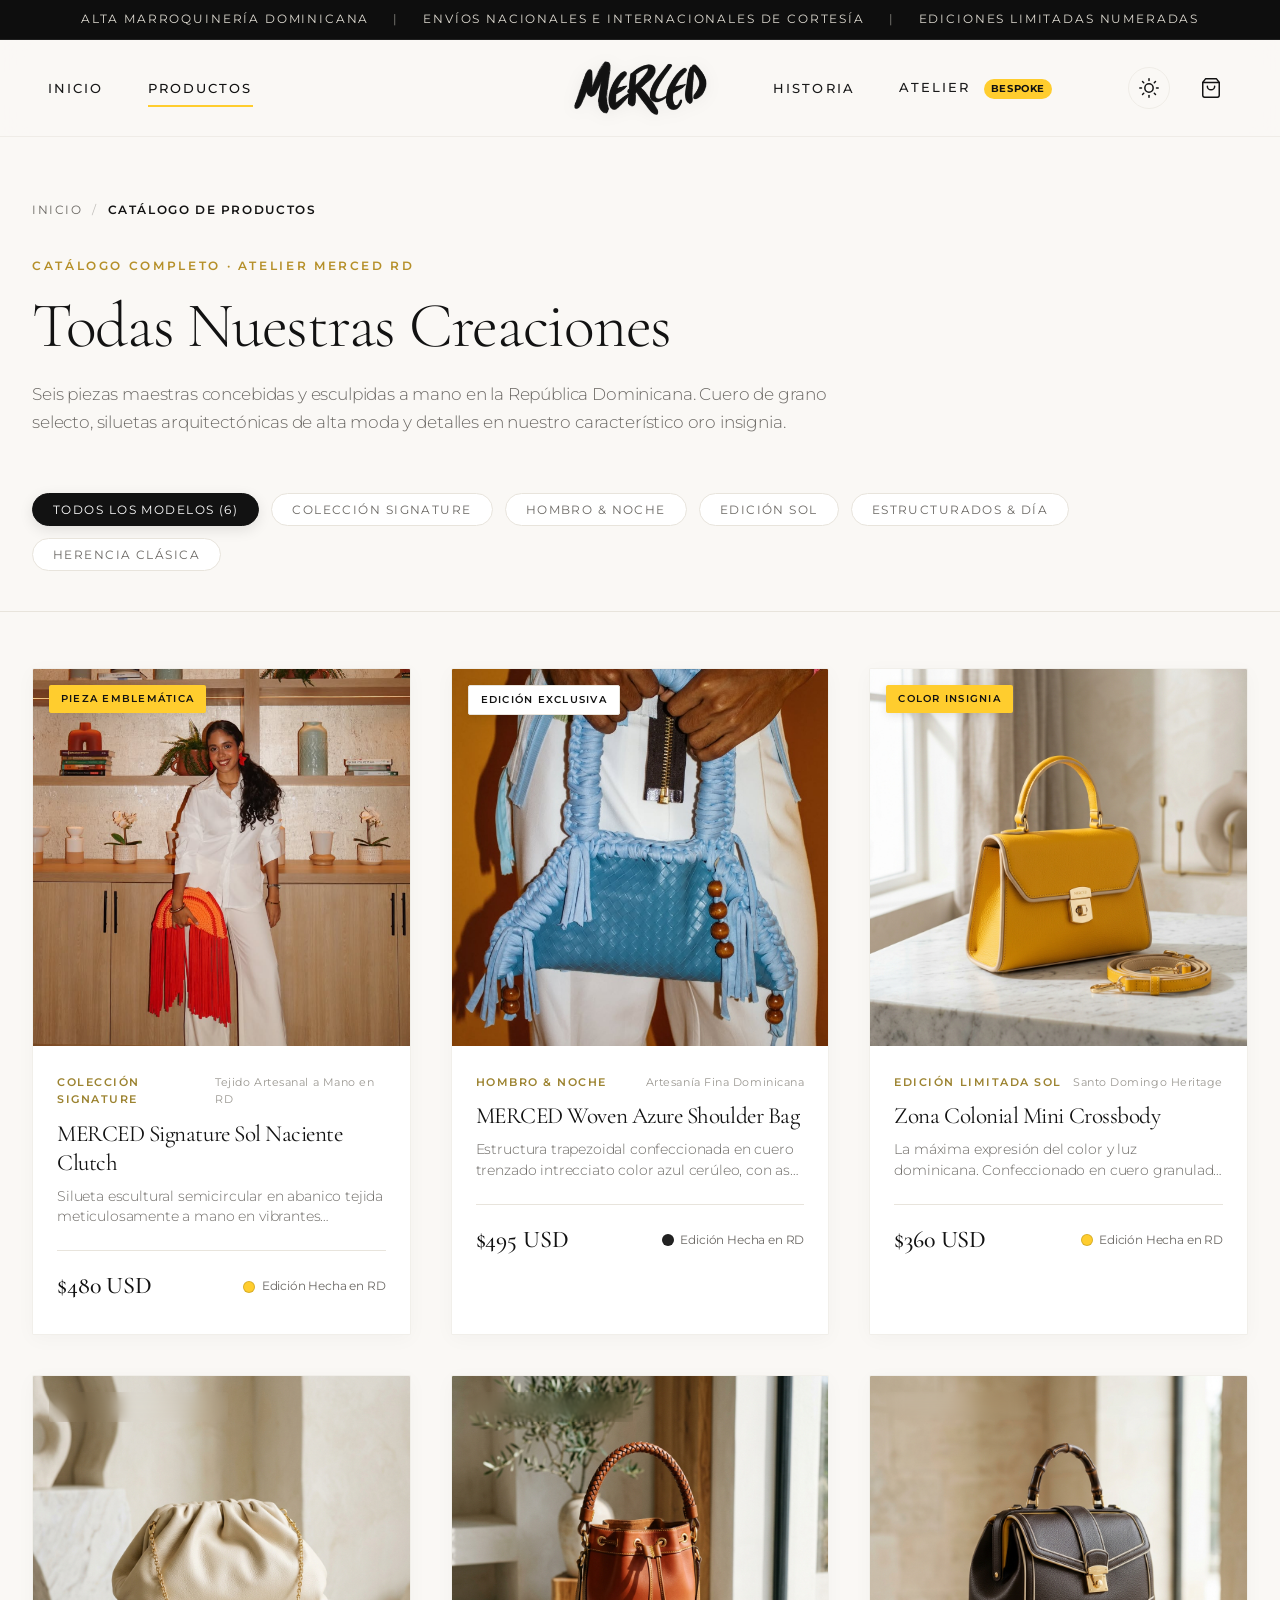
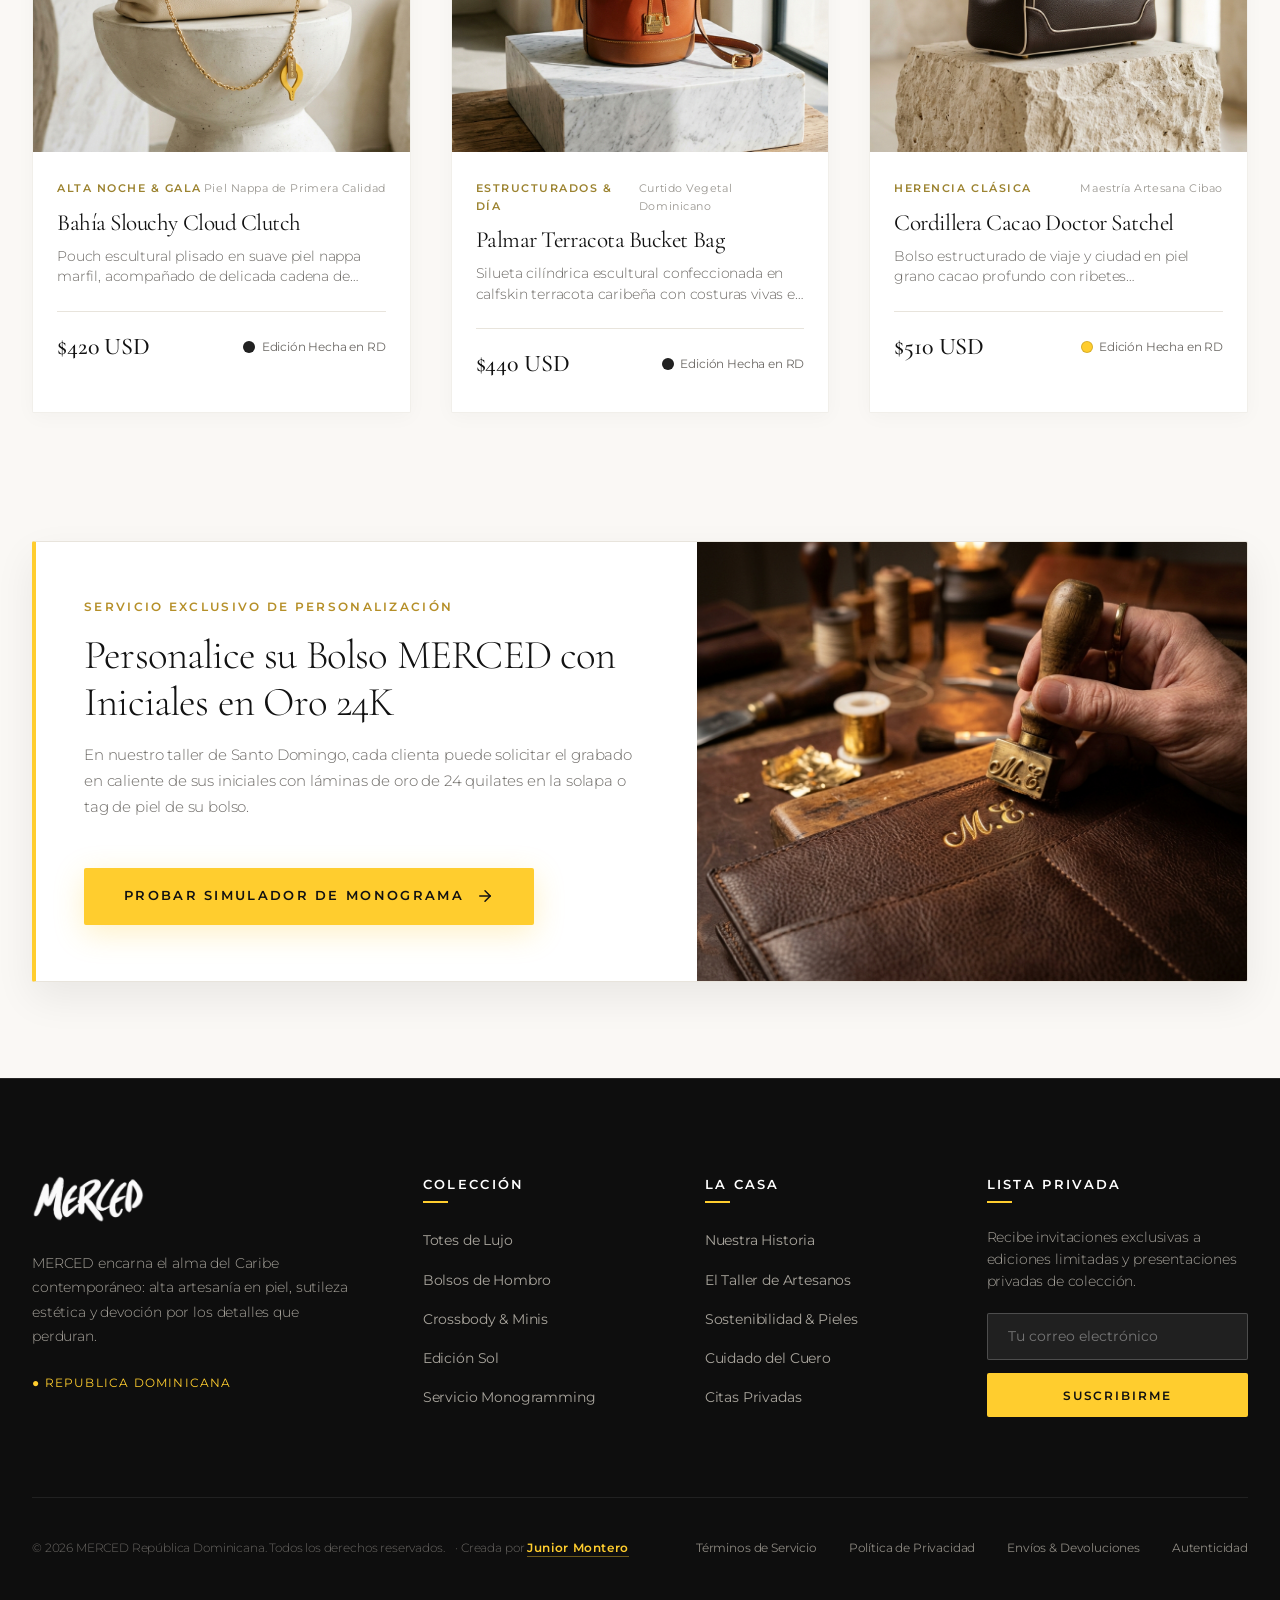
==== commit e7fc775f: "refactor: format HTML and remove catalog eyebrow dot in productos.html" ====
--- a/productos.html
+++ b/productos.html
@@ -65,8 +65,10 @@
 
         <!-- Fast Actions (Theme Toggle & Cart) -->
         <div class="nav-actions">
-          <button class="nav-action-btn theme-toggle-btn" id="theme-toggle-btn" aria-label="Cambiar entre modo claro y oscuro" title="Cambiar tema">
-            <svg class="sun-icon" width="20" height="20" viewBox="0 0 24 24" fill="none" stroke="currentColor" stroke-width="1.8" stroke-linecap="round" stroke-linejoin="round">
+          <button class="nav-action-btn theme-toggle-btn" id="theme-toggle-btn"
+            aria-label="Cambiar entre modo claro y oscuro" title="Cambiar tema">
+            <svg class="sun-icon" width="20" height="20" viewBox="0 0 24 24" fill="none" stroke="currentColor"
+              stroke-width="1.8" stroke-linecap="round" stroke-linejoin="round">
               <circle cx="12" cy="12" r="5"></circle>
               <line x1="12" y1="1" x2="12" y2="3"></line>
               <line x1="12" y1="21" x2="12" y2="23"></line>
@@ -77,7 +79,8 @@
               <line x1="4.22" y1="19.78" x2="5.64" y2="18.36"></line>
               <line x1="18.36" y1="5.64" x2="19.78" y2="4.22"></line>
             </svg>
-            <svg class="moon-icon" width="20" height="20" viewBox="0 0 24 24" fill="none" stroke="currentColor" stroke-width="1.8" stroke-linecap="round" stroke-linejoin="round">
+            <svg class="moon-icon" width="20" height="20" viewBox="0 0 24 24" fill="none" stroke="currentColor"
+              stroke-width="1.8" stroke-linecap="round" stroke-linejoin="round">
               <path d="M21 12.79A9 9 0 1 1 11.21 3 7 7 0 0 0 21 12.79z"></path>
             </svg>
           </button>
@@ -110,13 +113,12 @@
 
         <div class="catalog-header-content">
           <span class="catalog-eyebrow">
-            <span class="catalog-eyebrow-dot"></span>
             CATÁLOGO COMPLETO · ATELIER MERCED RD
           </span>
           <h1 class="catalog-title">Todas Nuestras Creaciones</h1>
           <p class="catalog-subtitle">
             Seis piezas maestras concebidas y esculpidas a mano en la República Dominicana. Cuero de grano selecto,
-            siluetas arquitectónicas de alta moda y detalles en nuestro característico oro insignia (<span style="color:#FFCD2E; font-weight:600;">#FFCD2E</span>).
+            siluetas arquitectónicas de alta moda y detalles en nuestro característico oro insignia.
           </p>
         </div>
 
@@ -156,7 +158,8 @@
             <div style="margin-top: 1.5rem;">
               <a href="index.html#atelier" class="btn-luxury-primary" style="display: inline-flex;">
                 Probar Simulador de Monograma
-                <svg width="18" height="18" viewBox="0 0 24 24" fill="none" stroke="currentColor" stroke-width="2" stroke-linecap="round" stroke-linejoin="round">
+                <svg width="18" height="18" viewBox="0 0 24 24" fill="none" stroke="currentColor" stroke-width="2"
+                  stroke-linecap="round" stroke-linejoin="round">
                   <line x1="5" y1="12" x2="19" y2="12"></line>
                   <polyline points="12 5 19 12 12 19"></polyline>
                 </svg>
@@ -225,7 +228,8 @@
         <p>
           &copy; 2026 MERCED República Dominicana. Todos los derechos reservados.
           <span class="footer-creator-credit">
-            · Creada por <a href="https://github.com/0xUnusual" target="_blank" rel="noopener noreferrer" class="creator-link">Junior Montero</a>
+            · Creada por <a href="https://github.com/0xUnusual" target="_blank" rel="noopener noreferrer"
+              class="creator-link">Junior Montero</a>
           </span>
         </p>
         <div class="footer-bottom-links">
@@ -297,4 +301,4 @@
   <script src="app.js"></script>
 </body>
 
-</html>
+</html>
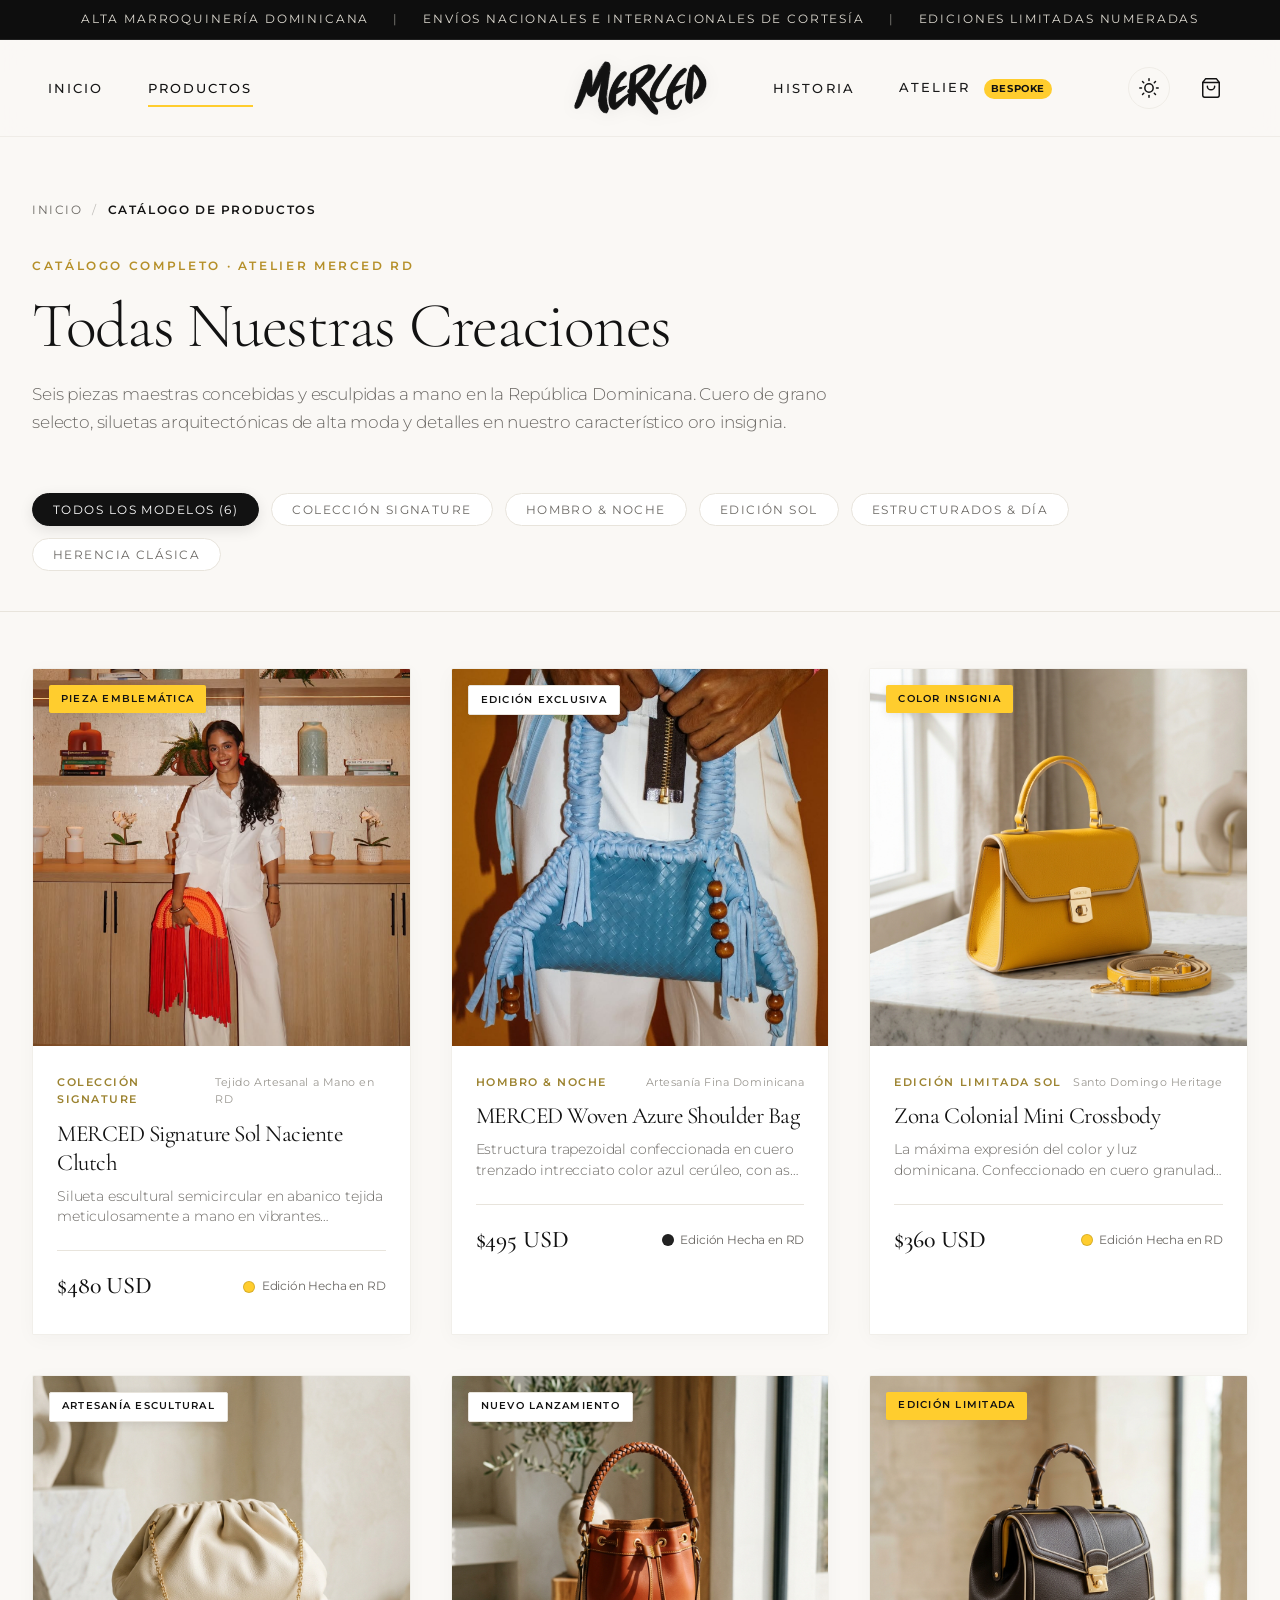
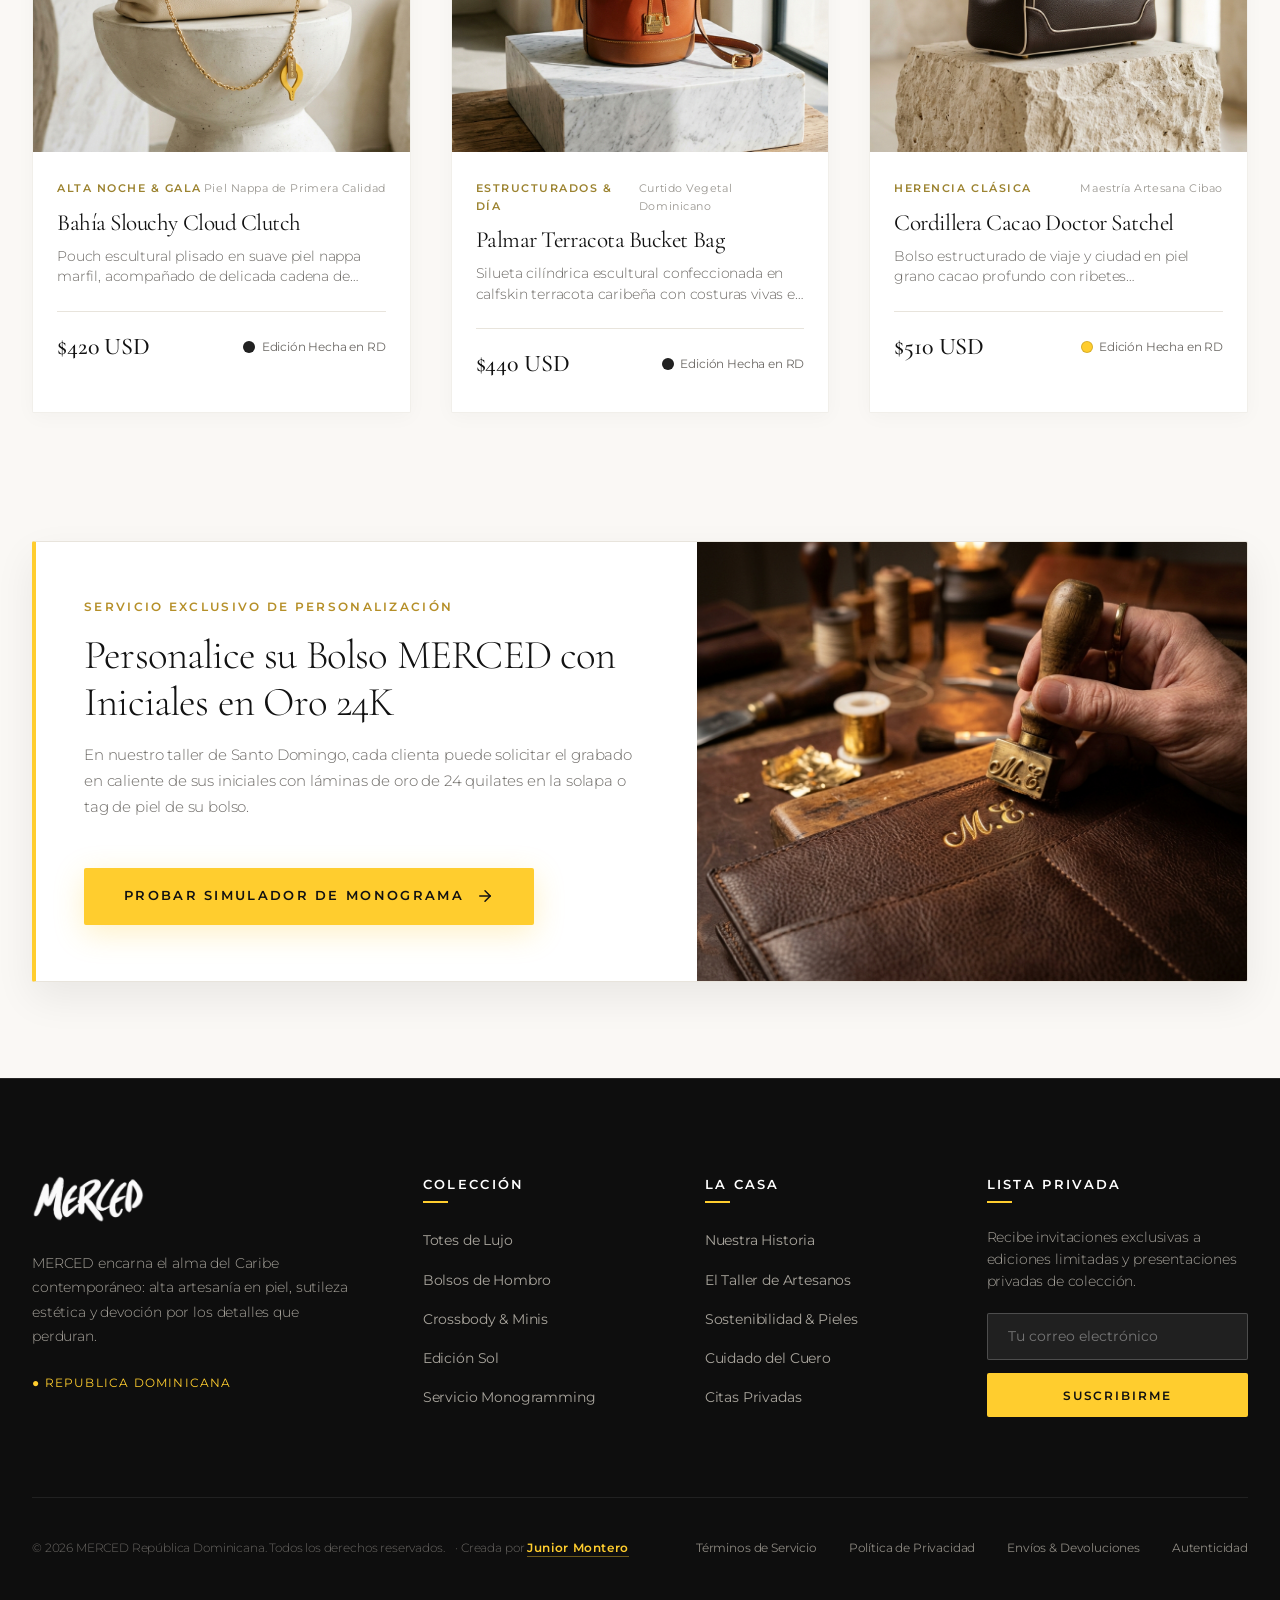
==== commit edcb3cb8: "feat: add luxury monogram M favicon and tab title icons for high presence" ====
--- a/productos.html
+++ b/productos.html
@@ -7,6 +7,13 @@
   <title>Colección Completa de Bolsos de Lujo (6) | MERCED República Dominicana</title>
   <meta name="description"
     content="Explore el catálogo completo de las 6 creaciones de lujo de MERCED. Bolsos de alta marroquinería dominicana elaborados artesanalmente con pieles premium y detalles en oro insignia.">
+
+  <!-- Favicon / Brand Tab Monogram Icon (Luxury Presence in Browser Tabs) -->
+  <link rel="icon" type="image/x-icon" href="favicon.ico">
+  <link rel="icon" type="image/png" sizes="32x32" href="assets/images/favicon-32x32.png">
+  <link rel="icon" type="image/png" sizes="16x16" href="assets/images/favicon-16x16.png">
+  <link rel="apple-touch-icon" sizes="180x180" href="assets/images/apple-touch-icon.png">
+  <link rel="icon" type="image/png" sizes="192x192" href="assets/images/favicon-192x192.png">
 
   <!-- Google Fonts: Editorial Serif + Clean Sans -->
   <link rel="preconnect" href="https://fonts.googleapis.com">
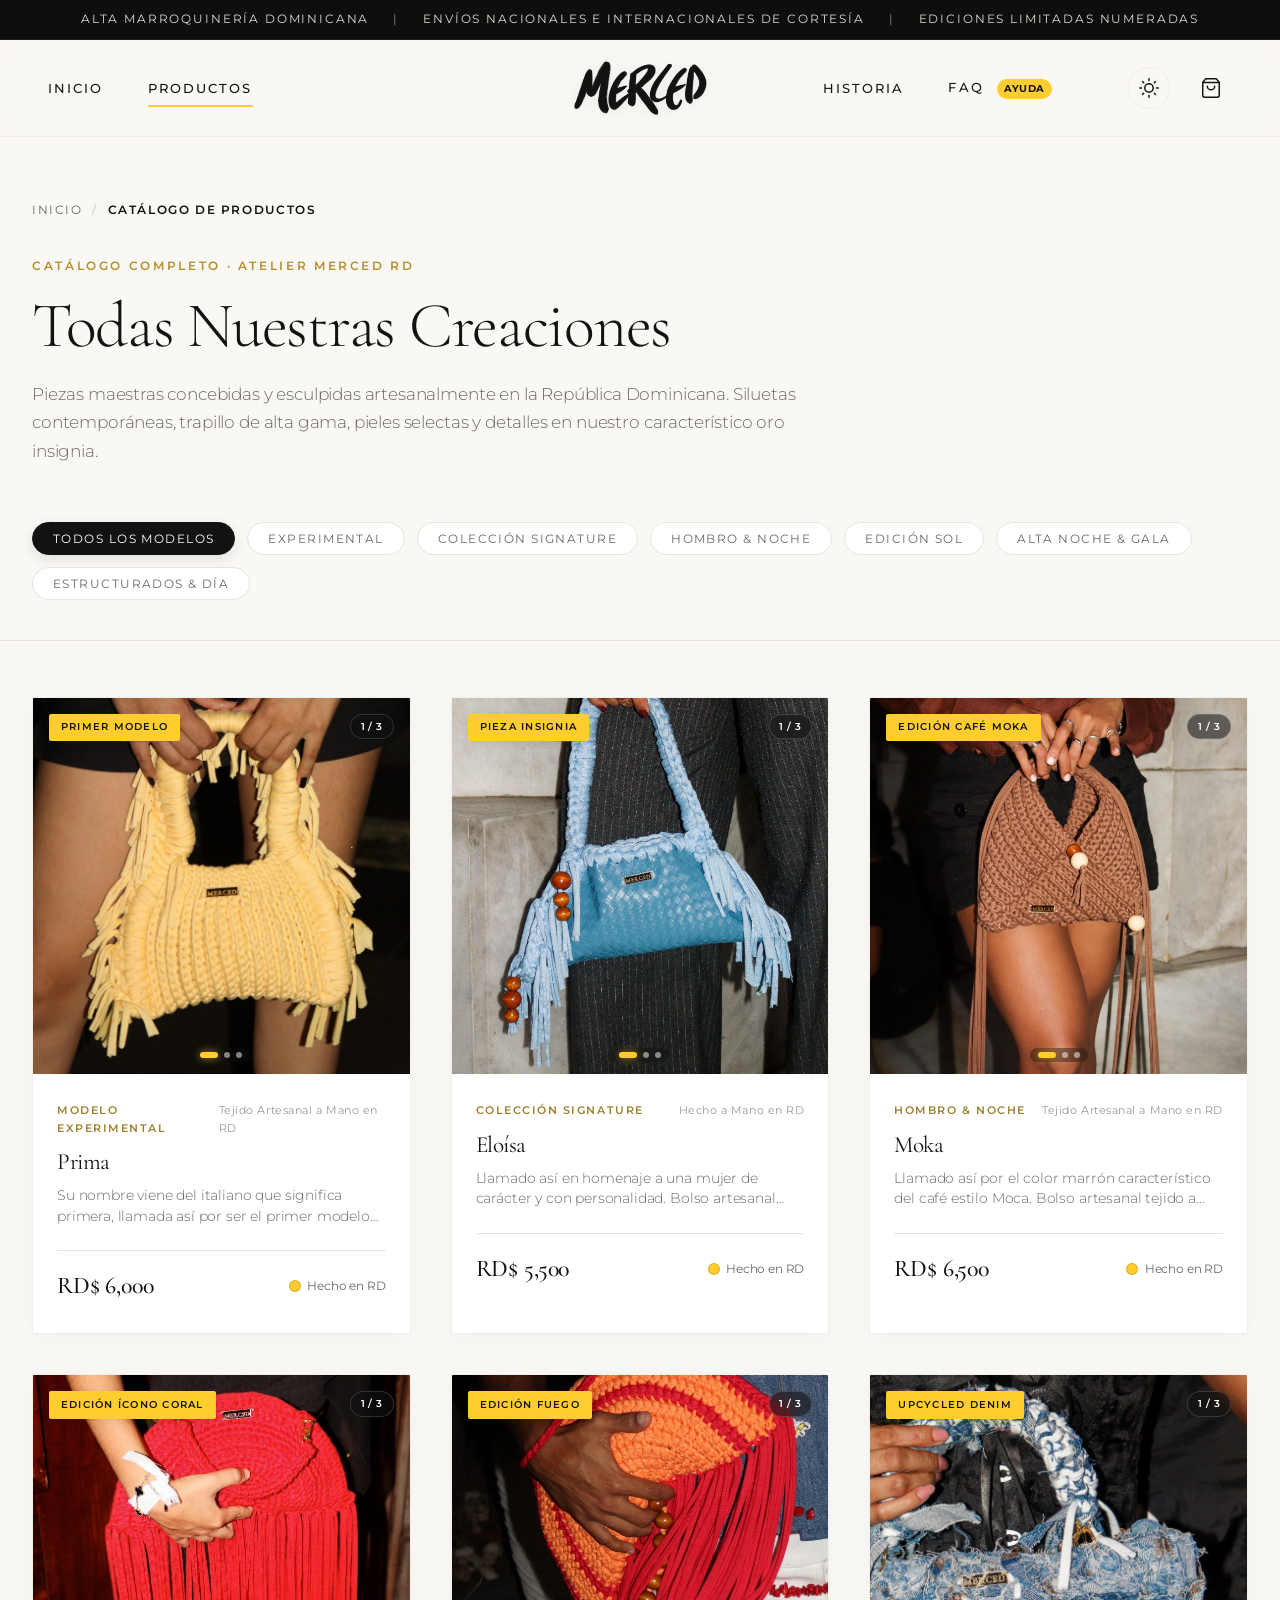
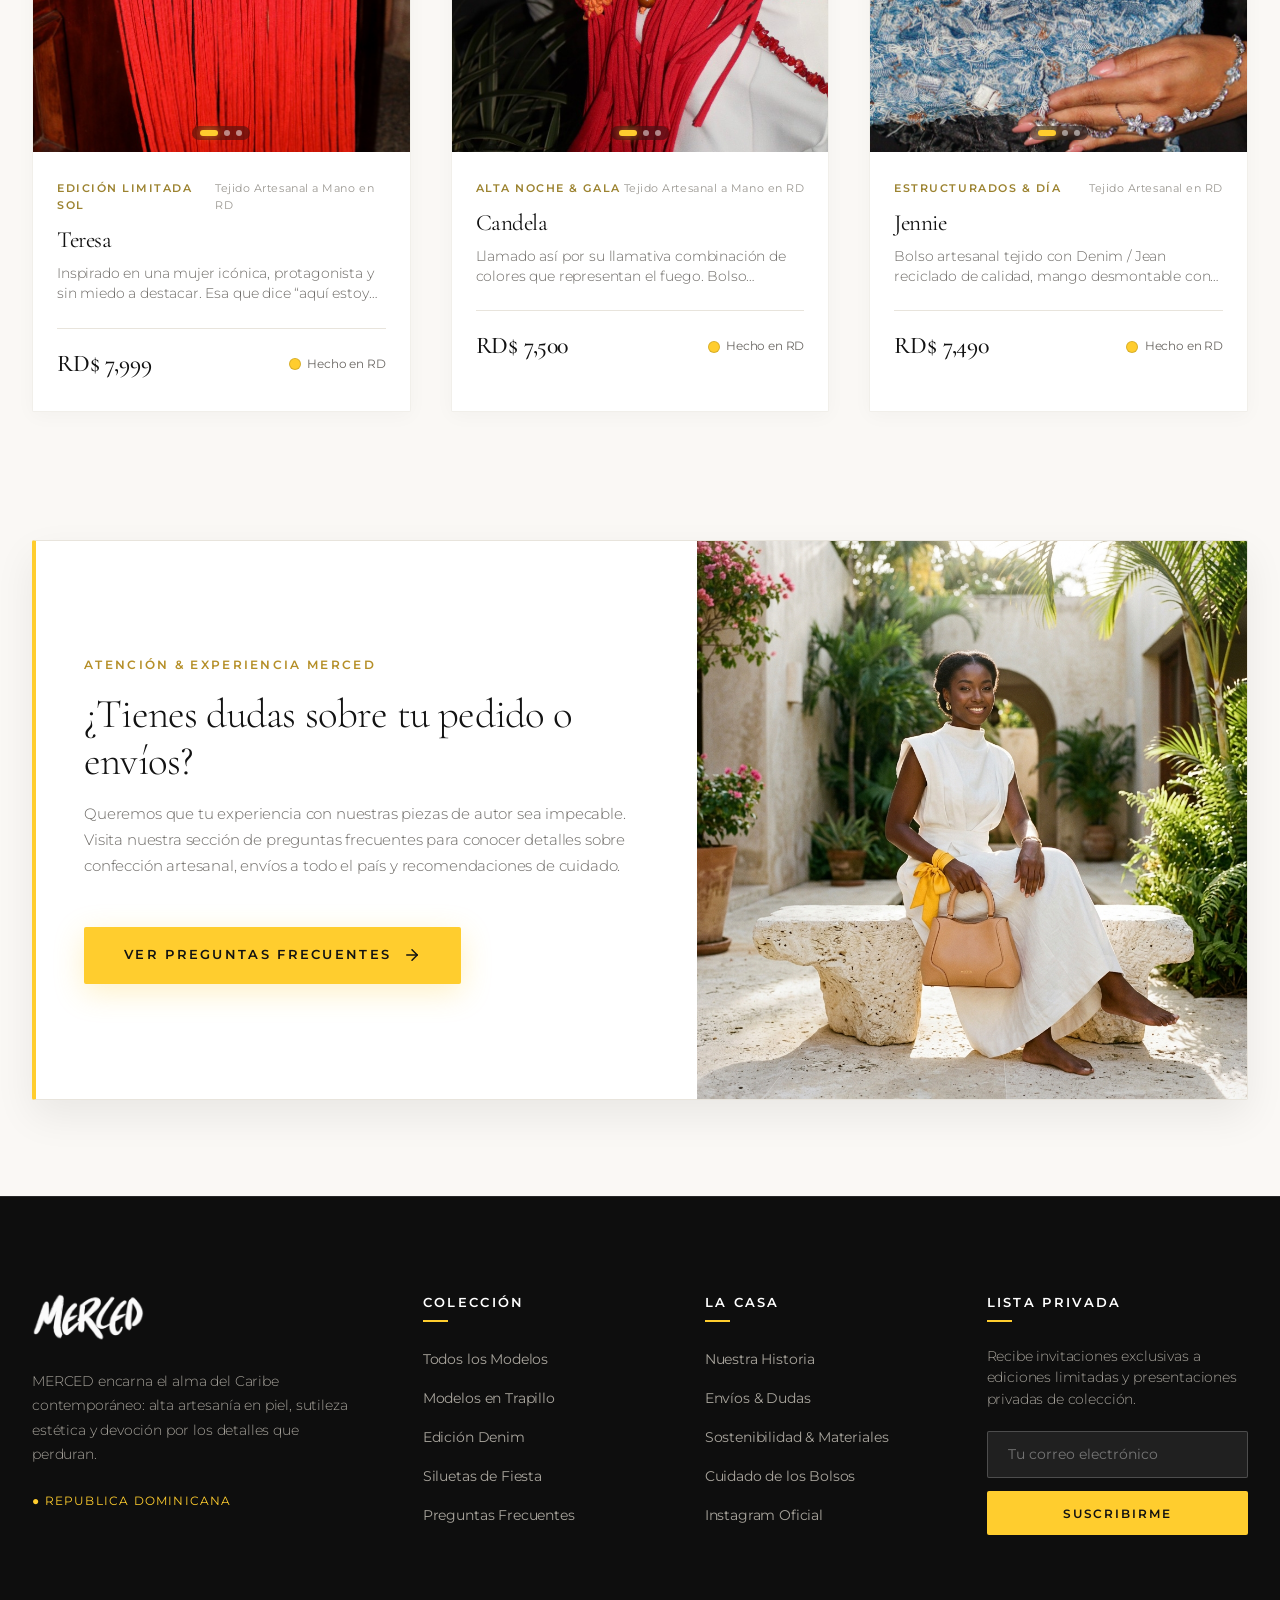
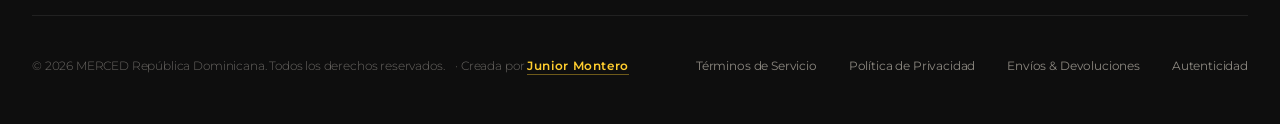
==== commit a7e20da1: "feat: expand product catalog and add multi-image support with new bag assets" ====
--- a/productos.html
+++ b/productos.html
@@ -4,9 +4,9 @@
 <head>
   <meta charset="UTF-8">
   <meta name="viewport" content="width=device-width, initial-scale=1.0">
-  <title>Colección Completa de Bolsos de Lujo (6) | MERCED República Dominicana</title>
+  <title>Colección de Bolsos de Lujo Hechos a Mano | MERCED República Dominicana</title>
   <meta name="description"
-    content="Explore el catálogo completo de las 6 creaciones de lujo de MERCED. Bolsos de alta marroquinería dominicana elaborados artesanalmente con pieles premium y detalles en oro insignia.">
+    content="Explore el catálogo completo de creaciones de lujo de MERCED. Bolsos de alta marroquinería y diseño experimental dominicano elaborados artesanalmente en trapillo y pieles premium.">
 
   <!-- Favicon / Brand Tab Monogram Icon (Luxury Presence in Browser Tabs) -->
   <link rel="icon" type="image/x-icon" href="favicon.ico">
@@ -62,12 +62,12 @@
         </a>
       </div>
 
-      <!-- Right Nav Wing (Historia + Atelier Exclusivo) -->
+      <!-- Right Nav Wing (Historia + FAQ) -->
       <nav class="nav-wing nav-wing-right" id="nav-right" aria-label="Navegación Principal Derecha">
         <a href="index.html#historia" class="nav-link">Historia</a>
-        <a href="index.html#atelier" class="nav-link">
-          Atelier
-          <span class="nav-tag-badge">Bespoke</span>
+        <a href="index.html#faq" class="nav-link">
+          FAQ
+          <span class="nav-tag-badge">Ayuda</span>
         </a>
 
         <!-- Fast Actions (Theme Toggle & Cart) -->
@@ -124,19 +124,19 @@
           </span>
           <h1 class="catalog-title">Todas Nuestras Creaciones</h1>
           <p class="catalog-subtitle">
-            Seis piezas maestras concebidas y esculpidas a mano en la República Dominicana. Cuero de grano selecto,
-            siluetas arquitectónicas de alta moda y detalles en nuestro característico oro insignia.
+            Piezas maestras concebidas y esculpidas artesanalmente en la República Dominicana. Siluetas contemporáneas, trapillo de alta gama, pieles selectas y detalles en nuestro característico oro insignia.
           </p>
         </div>
 
         <!-- Category Filters -->
         <div class="catalog-filter-bar">
-          <button class="filter-btn active" data-filter="all">Todos los Modelos (6)</button>
+          <button class="filter-btn active" data-filter="all">Todos los Modelos</button>
+          <button class="filter-btn" data-filter="Experimental">Experimental</button>
           <button class="filter-btn" data-filter="Signature">Colección Signature</button>
           <button class="filter-btn" data-filter="Hombro">Hombro & Noche</button>
           <button class="filter-btn" data-filter="Sol">Edición Sol</button>
+          <button class="filter-btn" data-filter="Alta Noche">Alta Noche & Gala</button>
           <button class="filter-btn" data-filter="Estructurados">Estructurados & Día</button>
-          <button class="filter-btn" data-filter="Herencia">Herencia Clásica</button>
         </div>
       </div>
     </header>
@@ -151,20 +151,19 @@
       </div>
     </section>
 
-    <!-- ATELIER BESPOKE PROMOTION BANNER -->
-    <section class="catalog-atelier-banner">
+    <!-- BANNER PREGUNTAS FRECUENTES -->
+    <section class="catalog-faq-banner">
       <div class="container">
-        <div class="atelier-banner-card">
-          <div class="atelier-banner-text">
-            <span class="atelier-banner-eyebrow">SERVICIO EXCLUSIVO DE PERSONALIZACIÓN</span>
-            <h2>Personalice su Bolso MERCED con Iniciales en Oro 24K</h2>
+        <div class="faq-banner-card">
+          <div class="faq-banner-text">
+            <span class="faq-banner-eyebrow">ATENCIÓN & EXPERIENCIA MERCED</span>
+            <h2>¿Tienes dudas sobre tu pedido o envíos?</h2>
             <p>
-              En nuestro taller de Santo Domingo, cada clienta puede solicitar el grabado en caliente de sus iniciales
-              con láminas de oro de 24 quilates en la solapa o tag de piel de su bolso.
+              Queremos que tu experiencia con nuestras piezas de autor sea impecable. Visita nuestra sección de preguntas frecuentes para conocer detalles sobre confección artesanal, envíos a todo el país y recomendaciones de cuidado.
             </p>
             <div style="margin-top: 1.5rem;">
-              <a href="index.html#atelier" class="btn-luxury-primary" style="display: inline-flex;">
-                Probar Simulador de Monograma
+              <a href="index.html#faq" class="btn-luxury-primary" style="display: inline-flex;">
+                Ver Preguntas Frecuentes
                 <svg width="18" height="18" viewBox="0 0 24 24" fill="none" stroke="currentColor" stroke-width="2"
                   stroke-linecap="round" stroke-linejoin="round">
                   <line x1="5" y1="12" x2="19" y2="12"></line>
@@ -173,8 +172,8 @@
               </a>
             </div>
           </div>
-          <div class="atelier-banner-media">
-            <img src="assets/images/atelier_monogram.jpg" alt="Atelier de Monogramas MERCED" class="atelier-banner-img">
+          <div class="faq-banner-media">
+            <img src="assets/images/editorial_campaign.jpg" alt="Atención y Preguntas Frecuentes MERCED" class="faq-banner-img">
           </div>
         </div>
       </div>
@@ -199,11 +198,11 @@
         <div class="footer-col">
           <h5>Colección</h5>
           <ul class="footer-links">
-            <li><a href="productos.html">Totes de Lujo</a></li>
-            <li><a href="productos.html">Bolsos de Hombro</a></li>
-            <li><a href="productos.html">Crossbody & Minis</a></li>
-            <li><a href="productos.html">Edición Sol</a></li>
-            <li><a href="index.html#atelier">Servicio Monogramming</a></li>
+            <li><a href="productos.html">Todos los Modelos</a></li>
+            <li><a href="productos.html">Modelos en Trapillo</a></li>
+            <li><a href="productos.html">Edición Denim</a></li>
+            <li><a href="productos.html">Siluetas de Fiesta</a></li>
+            <li><a href="index.html#faq">Preguntas Frecuentes</a></li>
           </ul>
         </div>
 
@@ -211,10 +210,10 @@
           <h5>La Casa</h5>
           <ul class="footer-links">
             <li><a href="index.html#historia">Nuestra Historia</a></li>
-            <li><a href="index.html#atelier">El Taller de Artesanos</a></li>
-            <li><a href="index.html">Sostenibilidad & Pieles</a></li>
-            <li><a href="index.html">Cuidado del Cuero</a></li>
-            <li><a href="index.html">Citas Privadas</a></li>
+            <li><a href="index.html#faq">Envíos & Dudas</a></li>
+            <li><a href="index.html">Sostenibilidad & Materiales</a></li>
+            <li><a href="index.html#faq">Cuidado de los Bolsos</a></li>
+            <li><a href="https://www.instagram.com/merced.ofc/?__pwa=1" target="_blank" rel="noopener noreferrer">Instagram Oficial</a></li>
           </ul>
         </div>
 
@@ -281,8 +280,21 @@
   <div class="modal-backdrop" id="quickview-modal">
     <div class="quickview-card">
       <button class="modal-close-btn" id="quickview-close-btn" aria-label="Cerrar ventana">&times;</button>
-      <div style="background:var(--color-bg-subtle); display:flex; align-items:center; justify-content:center;">
-        <img src="" alt="Detalle del Bolso" class="quickview-img" id="qv-img">
+      <div class="quickview-gallery-col">
+        <div class="quickview-main-img-wrap">
+          <img src="" alt="Detalle del Bolso" class="quickview-img" id="qv-img">
+          <button class="qv-arrow qv-arrow-prev" id="qv-arrow-prev" aria-label="Foto anterior" type="button">
+            <svg width="18" height="18" viewBox="0 0 24 24" fill="none" stroke="currentColor" stroke-width="2.4" stroke-linecap="round" stroke-linejoin="round">
+              <polyline points="15 18 9 12 15 6"></polyline>
+            </svg>
+          </button>
+          <button class="qv-arrow qv-arrow-next" id="qv-arrow-next" aria-label="Foto siguiente" type="button">
+            <svg width="18" height="18" viewBox="0 0 24 24" fill="none" stroke="currentColor" stroke-width="2.4" stroke-linecap="round" stroke-linejoin="round">
+              <polyline points="9 18 15 12 9 6"></polyline>
+            </svg>
+          </button>
+        </div>
+        <div class="quickview-thumbnails-row" id="qv-thumbnails"></div>
       </div>
       <div class="quickview-info">
         <span class="product-category" id="qv-category" style="margin-bottom: 0.5rem;"></span>
--- a/styles.css
+++ b/styles.css
@@ -748,24 +748,254 @@
   justify-content: center;
 }
 
+/* Card Image Carousel System */
+.card-carousel-viewport {
+  width: 100%;
+  height: 100%;
+  position: absolute;
+  inset: 0;
+  overflow: hidden;
+}
+
+.card-carousel-track {
+  display: flex;
+  width: 100%;
+  height: 100%;
+  transition: transform 0.45s cubic-bezier(0.25, 1, 0.5, 1);
+  will-change: transform;
+}
+
+.card-carousel-slide {
+  flex: 0 0 100%;
+  width: 100%;
+  height: 100%;
+  position: relative;
+  overflow: hidden;
+}
+
+.card-carousel-slide .product-img,
 .product-img {
   width: 100%;
   height: 100%;
   object-fit: cover;
   object-position: center center;
   transition: transform 0.8s cubic-bezier(0.16, 1, 0.3, 1);
-}
-
-.product-card[data-id="samana-tote"] .product-img {
-  object-position: center 62%;
-}
-
-.product-card[data-id="cap-cana-baguette"] .product-img {
-  object-position: center 46%;
+  display: block;
+}
+
+/* Specific product framing */
+.product-card[data-id="prima"] .card-carousel-slide:nth-child(1) .product-img {
+  object-position: center 42%;
+}
+
+.product-card[data-id="prima"] .card-carousel-slide:nth-child(2) .product-img {
+  object-position: center 32%;
+}
+
+.product-card[data-id="prima"] .card-carousel-slide:nth-child(3) .product-img {
+  object-position: center 40%;
+}
+
+.product-card[data-id="eloisa"] .card-carousel-slide:nth-child(1) .product-img {
+  object-position: center 55%;
+}
+
+.product-card[data-id="eloisa"] .card-carousel-slide:nth-child(2) .product-img {
+  object-position: center 65%;
+}
+
+.product-card[data-id="eloisa"] .card-carousel-slide:nth-child(3) .product-img {
+  object-position: center 60%;
+}
+
+.product-card[data-id="moka"] .card-carousel-slide:nth-child(1) .product-img {
+  object-position: center 48%;
+}
+
+.product-card[data-id="moka"] .card-carousel-slide:nth-child(2) .product-img {
+  object-position: center 45%;
+}
+
+.product-card[data-id="moka"] .card-carousel-slide:nth-child(3) .product-img {
+  object-position: center 55%;
+}
+
+.product-card[data-id="teresa"] .card-carousel-slide:nth-child(1) .product-img {
+  object-position: center 35%;
+}
+
+.product-card[data-id="teresa"] .card-carousel-slide:nth-child(2) .product-img {
+  object-position: center 60%;
+}
+
+.product-card[data-id="teresa"] .card-carousel-slide:nth-child(3) .product-img {
+  object-position: center 30%;
+}
+
+.product-card[data-id="candela"] .card-carousel-slide:nth-child(1) .product-img {
+  object-position: center 38%;
+}
+
+.product-card[data-id="candela"] .card-carousel-slide:nth-child(2) .product-img {
+  object-position: center 40%;
+}
+
+.product-card[data-id="candela"] .card-carousel-slide:nth-child(3) .product-img {
+  object-position: center 42%;
+}
+
+.product-card[data-id="jennie"] .card-carousel-slide:nth-child(1) .product-img {
+  object-position: center 48%;
+}
+
+.product-card[data-id="jennie"] .card-carousel-slide:nth-child(2) .product-img {
+  object-position: center 52%;
+}
+
+.product-card[data-id="jennie"] .card-carousel-slide:nth-child(3) .product-img {
+  object-position: center 56%;
 }
 
 .product-card:hover .product-img {
-  transform: scale(1.07);
+  transform: scale(1.06);
+}
+
+/* Luxury Carousel Arrows */
+.carousel-arrow {
+  position: absolute;
+  top: 50%;
+  transform: translateY(-50%);
+  width: 36px;
+  height: 36px;
+  border-radius: 50%;
+  background: rgba(255, 255, 255, 0.92);
+  backdrop-filter: blur(8px);
+  -webkit-backdrop-filter: blur(8px);
+  border: 1px solid rgba(255, 205, 46, 0.4);
+  color: #121212;
+  display: flex;
+  align-items: center;
+  justify-content: center;
+  cursor: pointer;
+  z-index: 6;
+  box-shadow: 0 4px 14px rgba(0, 0, 0, 0.12);
+  transition: all 0.25s cubic-bezier(0.2, 0.8, 0.2, 1);
+  opacity: 0;
+  pointer-events: none;
+}
+
+.carousel-arrow svg {
+  display: block;
+  pointer-events: none;
+}
+
+.carousel-arrow-prev {
+  left: 0.65rem;
+}
+
+.carousel-arrow-next {
+  right: 0.65rem;
+}
+
+.product-card:hover .carousel-arrow,
+.product-media-container:focus-within .carousel-arrow {
+  opacity: 0.95;
+  pointer-events: auto;
+}
+
+@media (hover: none) {
+  .carousel-arrow {
+    opacity: 0.92;
+    pointer-events: auto;
+  }
+}
+
+.carousel-arrow:hover {
+  background: var(--color-secondary);
+  color: #111;
+  border-color: var(--color-secondary);
+  transform: translateY(-50%) scale(1.12);
+  box-shadow: 0 6px 18px rgba(255, 205, 46, 0.45);
+  opacity: 1;
+}
+
+[data-theme="dark"] .carousel-arrow {
+  background: rgba(22, 22, 22, 0.88);
+  border-color: rgba(255, 205, 46, 0.4);
+  color: #F5F2EB;
+  box-shadow: 0 4px 16px rgba(0, 0, 0, 0.4);
+}
+
+[data-theme="dark"] .carousel-arrow:hover {
+  background: var(--color-secondary);
+  color: #111;
+}
+
+/* Indicators (Dots) */
+.carousel-indicators {
+  position: absolute;
+  bottom: 0.75rem;
+  left: 50%;
+  transform: translateX(-50%);
+  display: flex;
+  align-items: center;
+  gap: 6px;
+  padding: 4px 8px;
+  border-radius: 100px;
+  background: rgba(18, 18, 18, 0.42);
+  backdrop-filter: blur(6px);
+  -webkit-backdrop-filter: blur(6px);
+  z-index: 6;
+  transition: all 0.3s cubic-bezier(0.25, 1, 0.5, 1);
+  pointer-events: auto;
+}
+
+.product-card:hover .carousel-indicators {
+  bottom: 4.25rem;
+}
+
+.carousel-dot {
+  width: 6px;
+  height: 6px;
+  border-radius: 50%;
+  background: rgba(255, 255, 255, 0.5);
+  border: none;
+  padding: 0;
+  cursor: pointer;
+  transition: all 0.25s ease;
+}
+
+.carousel-dot.active {
+  width: 18px;
+  border-radius: 10px;
+  background: var(--color-secondary);
+  box-shadow: 0 0 8px rgba(255, 205, 46, 0.65);
+}
+
+.carousel-dot:hover {
+  background: var(--color-secondary);
+}
+
+/* Counter Badge */
+.carousel-counter-badge {
+  position: absolute;
+  top: 1rem;
+  right: 1rem;
+  z-index: 5;
+  background: rgba(18, 18, 18, 0.55);
+  backdrop-filter: blur(8px);
+  -webkit-backdrop-filter: blur(8px);
+  border: 1px solid rgba(255, 255, 255, 0.15);
+  color: #FFFFFF;
+  font-size: 0.62rem;
+  font-weight: 600;
+  letter-spacing: 0.08em;
+  padding: 0.25rem 0.6rem;
+  border-radius: 100px;
+  display: flex;
+  align-items: center;
+  gap: 3px;
+  pointer-events: none;
 }
 
 /* Luxury Badges on Cards */
@@ -1151,145 +1381,221 @@
 }
 
 /* ==========================================================================
-   ATELIER SECTION (Exclusive Personalization & Monogramming)
+   PREGUNTAS FRECUENTES (FAQ & CLIENT CARE)
    ========================================================================== */
-.section-atelier {
-  padding: 8.5rem 0;
-  background-color: #0D0D0D;
-  color: #FFFFFF;
+.section-faq {
+  padding: 8rem 0;
+  background-color: var(--color-bg-base);
   position: relative;
   overflow: hidden;
-  border-top: 1px solid rgba(255, 255, 255, 0.06);
-  border-bottom: 1px solid rgba(255, 255, 255, 0.06);
-}
-
-.atelier-glow {
+  border-top: 1px solid var(--color-border);
+  border-bottom: 1px solid var(--color-border);
+}
+
+.faq-ambient-glow {
   position: absolute;
-  top: 10%;
-  right: -10%;
-  width: 600px;
-  height: 600px;
-  background: radial-gradient(circle, rgba(255, 205, 46, 0.12) 0%, transparent 70%);
+  top: 20%;
+  left: 50%;
+  transform: translateX(-50%);
+  width: 750px;
+  height: 500px;
+  background: radial-gradient(ellipse at center, rgba(255, 205, 46, 0.08) 0%, transparent 70%);
   pointer-events: none;
-}
-
-.atelier-grid {
-  display: grid;
-  grid-template-columns: 1fr 1fr;
-  gap: 6rem;
-  align-items: center;
-}
-
-.atelier-media-wrapper {
+  z-index: 0;
+}
+
+.faq-header-editorial {
+  text-align: center;
+  max-width: 680px;
+  margin: 0 auto 4rem;
   position: relative;
+  z-index: 1;
+}
+
+.faq-title {
+  font-size: clamp(2.2rem, 3.8vw, 3.2rem);
+  font-weight: 300;
+  line-height: 1.2;
+  color: var(--color-primary);
+  margin: 0.85rem 0 1rem;
+}
+
+.faq-subtitle {
+  font-size: 1.02rem;
+  line-height: 1.75;
+  color: var(--color-text-muted);
+}
+
+.faq-accordion {
+  max-width: 860px;
+  margin: 0 auto;
+  display: flex;
+  flex-direction: column;
+  gap: 1.15rem;
+  position: relative;
+  z-index: 1;
+}
+
+.faq-item {
+  background: var(--color-bg-card);
+  border: 1px solid var(--color-border);
   border-radius: var(--radius-xs);
+  transition: border-color var(--transition-smooth), box-shadow var(--transition-smooth), transform var(--transition-smooth);
   overflow: hidden;
-  box-shadow: 0 20px 50px rgba(0, 0, 0, 0.6);
-}
-
-.atelier-img {
+}
+
+.faq-item:hover {
+  border-color: rgba(255, 205, 46, 0.4);
+  box-shadow: 0 10px 30px rgba(0, 0, 0, 0.04);
+}
+
+.faq-item.active {
+  border-color: var(--color-secondary);
+  box-shadow: 0 14px 40px rgba(0, 0, 0, 0.07);
+}
+
+[data-theme="dark"] .faq-item.active {
+  box-shadow: 0 14px 40px rgba(0, 0, 0, 0.45);
+}
+
+.faq-question-btn {
   width: 100%;
-  height: 560px;
-  object-fit: cover;
-  display: block;
-}
-
-.atelier-tag-overlay {
-  position: absolute;
-  top: 1.5rem;
-  left: 1.5rem;
-  background: rgba(18, 18, 18, 0.85);
-  backdrop-filter: blur(8px);
-  border: 1px solid var(--color-secondary);
+  display: flex;
+  align-items: center;
+  justify-content: space-between;
+  gap: 1.25rem;
+  text-align: left;
+  padding: 1.5rem 1.85rem;
+  background: transparent;
+  border: none;
+  cursor: pointer;
+  color: var(--color-primary);
+  font-family: var(--font-body);
+  font-size: 1.08rem;
+  font-weight: 500;
+  transition: color var(--transition-fast);
+}
+
+.faq-question-btn:hover {
+  color: #B58F28;
+}
+
+[data-theme="dark"] .faq-question-btn:hover {
   color: var(--color-secondary);
-  padding: 0.4rem 1rem;
-  font-size: 0.7rem;
+}
+
+.faq-toggle-icon {
+  width: 34px;
+  height: 34px;
+  border-radius: 50%;
+  background: rgba(255, 205, 46, 0.12);
+  color: #B58F28;
+  display: flex;
+  align-items: center;
+  justify-content: center;
+  flex-shrink: 0;
+  transition: transform 0.35s cubic-bezier(0.16, 1, 0.3, 1), background-color 0.3s ease, color 0.3s ease;
+}
+
+[data-theme="dark"] .faq-toggle-icon {
+  color: var(--color-secondary);
+  background: rgba(255, 205, 46, 0.15);
+}
+
+.faq-item.active .faq-toggle-icon {
+  transform: rotate(45deg);
+  background: var(--color-secondary);
+  color: #121212;
+}
+
+.faq-answer-collapse {
+  max-height: 0;
+  overflow: hidden;
+  transition: max-height 0.4s cubic-bezier(0.16, 1, 0.3, 1);
+}
+
+.faq-answer-body {
+  padding: 0 1.85rem 1.75rem;
+  color: var(--color-text-muted);
+  font-size: 0.96rem;
+  line-height: 1.8;
+  border-top: 1px solid transparent;
+}
+
+.faq-item.active .faq-answer-body {
+  border-top: 1px solid rgba(255, 205, 46, 0.15);
+  padding-top: 1.1rem;
+}
+
+/* FAQ Contact Card Callout */
+.faq-contact-card {
+  max-width: 860px;
+  margin: 3.5rem auto 0;
+  padding: 2.25rem 2.5rem;
+  background: var(--color-bg-card);
+  border: 1px solid var(--color-border);
+  border-left: 4px solid var(--color-secondary);
+  border-radius: var(--radius-xs);
+  display: flex;
+  align-items: center;
+  justify-content: space-between;
+  gap: 2rem;
+  position: relative;
+  z-index: 1;
+  box-shadow: var(--shadow-luxury);
+}
+
+.faq-contact-badge {
+  font-size: 0.72rem;
   letter-spacing: 0.18em;
   text-transform: uppercase;
+  color: #B58F28;
   font-weight: 600;
-}
-
-.atelier-content .eyebrow {
+  display: block;
+  margin-bottom: 0.4rem;
+}
+
+[data-theme="dark"] .faq-contact-badge {
   color: var(--color-secondary);
-  font-size: 0.78rem;
-  letter-spacing: 0.22em;
-  text-transform: uppercase;
-  font-weight: 600;
-  margin-bottom: 1rem;
-  display: block;
-}
-
-.atelier-content h2 {
-  font-size: clamp(2.5rem, 4.2vw, 3.8rem);
-  font-weight: 300;
-  line-height: 1.15;
-  color: #FFFFFF;
-  margin-bottom: 1.5rem;
-}
-
-.atelier-content p {
-  font-size: 1.05rem;
-  line-height: 1.8;
-  color: #C8C4BD;
-  margin-bottom: 2rem;
-}
-
-/* Monogram Simulator Interactive Card */
-.monogram-simulator-box {
-  background: rgba(255, 255, 255, 0.05);
-  border: 1px solid rgba(255, 255, 255, 0.15);
-  padding: 2rem;
-  border-radius: var(--radius-xs);
-  margin-bottom: 2.5rem;
-}
-
-.monogram-simulator-box h4 {
-  font-size: 1.15rem;
-  color: #FFFFFF;
-  margin-bottom: 0.5rem;
-}
-
-.monogram-simulator-box p {
-  font-size: 0.85rem;
-  color: #A09D96;
-  margin-bottom: 1.25rem;
-}
-
-.monogram-input-group {
-  display: flex;
-  gap: 1rem;
-  align-items: center;
-}
-
-.monogram-input {
-  background: rgba(0, 0, 0, 0.4);
-  border: 1px solid rgba(255, 255, 255, 0.3);
-  padding: 0.75rem 1.25rem;
-  font-family: var(--font-editorial);
-  font-size: 1.35rem;
-  color: var(--color-secondary);
-  text-transform: uppercase;
-  letter-spacing: 0.2em;
-  width: 140px;
-  text-align: center;
-  border-radius: var(--radius-xs);
-  outline: none;
-  transition: var(--transition-fast);
-}
-
-.monogram-input:focus {
-  border-color: var(--color-secondary);
-  box-shadow: 0 0 15px rgba(255, 205, 46, 0.3);
-}
-
-.monogram-preview-tag {
-  font-family: var(--font-editorial);
-  font-size: 1.8rem;
-  color: var(--color-secondary);
-  text-shadow: 0 0 10px rgba(255, 205, 46, 0.5);
-  letter-spacing: 0.25em;
-  padding: 0.5rem 1rem;
-  border-bottom: 1px dashed rgba(255, 205, 46, 0.4);
+}
+
+.faq-contact-content h3 {
+  font-size: 1.45rem;
+  font-weight: 400;
+  color: var(--color-primary);
+  margin-bottom: 0.35rem;
+}
+
+.faq-contact-content p {
+  font-size: 0.92rem;
+  color: var(--color-text-muted);
+  line-height: 1.6;
+}
+
+.faq-contact-actions {
+  flex-shrink: 0;
+}
+
+@media (max-width: 768px) {
+  .faq-question-btn {
+    padding: 1.25rem 1.4rem;
+    font-size: 1rem;
+  }
+  .faq-answer-body {
+    padding: 0 1.4rem 1.4rem;
+  }
+  .faq-contact-card {
+    flex-direction: column;
+    align-items: flex-start;
+    padding: 2rem 1.5rem;
+  }
+  .faq-contact-actions {
+    width: 100%;
+  }
+  .faq-contact-actions .btn-luxury-primary {
+    width: 100%;
+    justify-content: center;
+  }
 }
 
 /* ==========================================================================
@@ -1760,13 +2066,125 @@
   transform: scale(1) translateY(0);
 }
 
+/* Quick View Gallery & Thumbnails */
+.quickview-gallery-col {
+  position: relative;
+  background-color: var(--color-bg-subtle);
+  display: flex;
+  flex-direction: column;
+  overflow: hidden;
+  height: 100%;
+}
+
+.quickview-main-img-wrap {
+  position: relative;
+  width: 100%;
+  flex: 1;
+  min-height: 420px;
+  overflow: hidden;
+  display: flex;
+  align-items: center;
+  justify-content: center;
+  background-color: var(--color-bg-subtle);
+}
+
 .quickview-img {
   width: 100%;
   height: 100%;
-  min-height: 480px;
+  min-height: 420px;
   object-fit: cover;
-  object-position: center 62%;
+  object-position: center 42%;
   background-color: var(--color-bg-subtle);
+  transition: opacity 0.25s ease;
+  display: block;
+}
+
+.qv-arrow {
+  position: absolute;
+  top: 50%;
+  transform: translateY(-50%);
+  width: 40px;
+  height: 40px;
+  border-radius: 50%;
+  background: rgba(255, 255, 255, 0.92);
+  backdrop-filter: blur(8px);
+  -webkit-backdrop-filter: blur(8px);
+  border: 1px solid rgba(255, 205, 46, 0.4);
+  color: #121212;
+  display: flex;
+  align-items: center;
+  justify-content: center;
+  cursor: pointer;
+  z-index: 5;
+  box-shadow: 0 4px 15px rgba(0, 0, 0, 0.15);
+  transition: all 0.25s ease;
+}
+
+.qv-arrow:hover {
+  background: var(--color-secondary);
+  color: #111;
+  border-color: var(--color-secondary);
+  transform: translateY(-50%) scale(1.1);
+  box-shadow: 0 6px 18px rgba(255, 205, 46, 0.45);
+}
+
+.qv-arrow-prev {
+  left: 0.85rem;
+}
+
+.qv-arrow-next {
+  right: 0.85rem;
+}
+
+[data-theme="dark"] .qv-arrow {
+  background: rgba(22, 22, 22, 0.88);
+  border-color: rgba(255, 205, 46, 0.4);
+  color: #F5F2EB;
+}
+
+[data-theme="dark"] .qv-arrow:hover {
+  background: var(--color-secondary);
+  color: #111;
+}
+
+.quickview-thumbnails-row {
+  display: flex;
+  gap: 0.6rem;
+  padding: 0.85rem 1.25rem;
+  background: var(--color-bg-card);
+  border-top: 1px solid var(--color-border);
+  overflow-x: auto;
+}
+
+.qv-thumb-btn {
+  width: 58px;
+  height: 58px;
+  border-radius: var(--radius-xs);
+  border: 2px solid transparent;
+  padding: 0;
+  overflow: hidden;
+  background: var(--color-bg-subtle);
+  cursor: pointer;
+  flex-shrink: 0;
+  transition: all 0.2s ease;
+  opacity: 0.6;
+}
+
+.qv-thumb-btn img {
+  width: 100%;
+  height: 100%;
+  object-fit: cover;
+  display: block;
+}
+
+.qv-thumb-btn:hover {
+  opacity: 0.95;
+}
+
+.qv-thumb-btn.active {
+  border-color: var(--color-secondary);
+  opacity: 1;
+  box-shadow: 0 0 10px rgba(255, 205, 46, 0.45);
 }
 
 .quickview-info {
@@ -2121,12 +2539,14 @@
   background-color: var(--color-bg-base);
 }
 
-/* Atelier Promotion Banner at bottom of products.html */
+/* FAQ / Assistance Banner at bottom of products.html */
+.catalog-faq-banner,
 .catalog-atelier-banner {
   padding: 2rem 0 6rem;
   background-color: var(--color-bg-base);
 }
 
+.faq-banner-card,
 .atelier-banner-card {
   display: grid;
   grid-template-columns: 1.2fr 1fr;
@@ -2138,6 +2558,7 @@
   box-shadow: var(--shadow-luxury);
 }
 
+.faq-banner-text,
 .atelier-banner-text {
   padding: 3.5rem 3rem;
   display: flex;
@@ -2145,6 +2566,7 @@
   justify-content: center;
 }
 
+.faq-banner-eyebrow,
 .atelier-banner-eyebrow {
   font-size: 0.72rem;
   letter-spacing: 0.2em;
@@ -2154,10 +2576,12 @@
   margin-bottom: 1rem;
 }
 
+[data-theme="dark"] .faq-banner-eyebrow,
 [data-theme="dark"] .atelier-banner-eyebrow {
   color: var(--color-secondary);
 }
 
+.faq-banner-text h2,
 .atelier-banner-text h2 {
   font-size: clamp(2rem, 3.2vw, 2.75rem);
   font-weight: 300;
@@ -2166,6 +2590,7 @@
   margin-bottom: 1rem;
 }
 
+.faq-banner-text p,
 .atelier-banner-text p {
   font-size: 0.95rem;
   line-height: 1.7;
@@ -2173,11 +2598,13 @@
   margin-bottom: 1.5rem;
 }
 
+.faq-banner-media,
 .atelier-banner-media {
   position: relative;
   min-height: 320px;
 }
 
+.faq-banner-img,
 .atelier-banner-img {
   width: 100%;
   height: 100%;
@@ -2185,12 +2612,15 @@
 }
 
 @media (max-width: 900px) {
+  .faq-banner-card,
   .atelier-banner-card {
     grid-template-columns: 1fr;
   }
+  .faq-banner-text,
   .atelier-banner-text {
     padding: 2.5rem 1.5rem;
   }
+  .faq-banner-media,
   .atelier-banner-media {
     min-height: 240px;
   }
